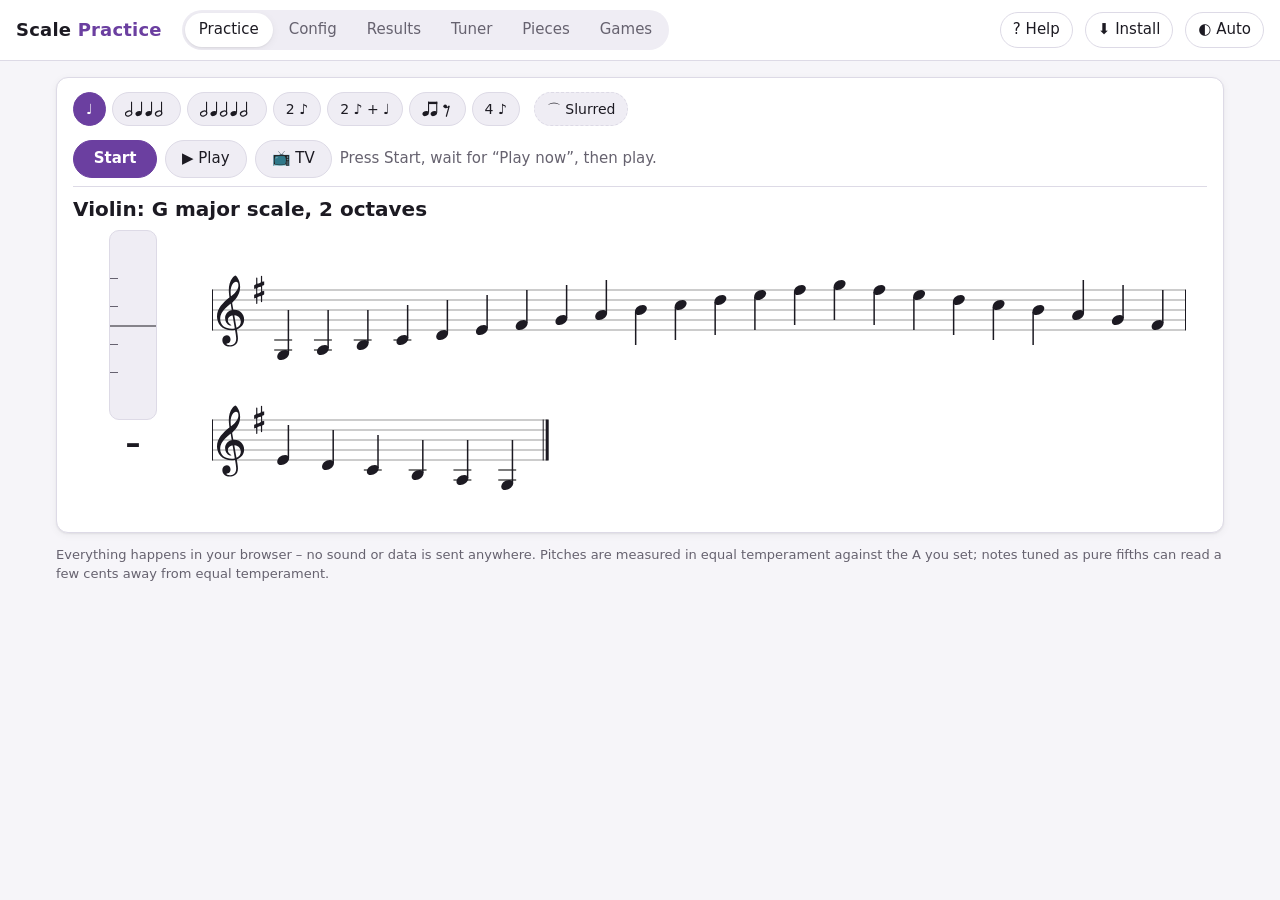
==== index.html @ 18644935 "Landscape phones: a slim Practice bar with a drop-down On a phone held sideways the Practice page's " ====
<!doctype html>
<html lang="en-GB">
<head>
<meta charset="utf-8">
<meta name="viewport" content="width=device-width, initial-scale=1, viewport-fit=cover">
<title>Scale Practice</title>
<meta name="description" content="Practise scales and arpeggios on violin, viola, cello, double bass, any other instrument, or sing them to sol-fa. The microphone listens and scores your intonation and timing – everything stays on your device.">
<link rel="icon" href="data:image/svg+xml,%3Csvg xmlns='http://www.w3.org/2000/svg' viewBox='0 0 32 32'%3E%3Ccircle cx='11' cy='22' r='6' fill='%236b3fa0'/%3E%3Crect x='15' y='4' width='3' height='18' fill='%236b3fa0'/%3E%3C/svg%3E">
<script>
  // apply saved theme before paint
  try { const t = localStorage.getItem('scales.theme'); if (t === 'light' || t === 'dark') document.documentElement.dataset.theme = t; } catch (e) {}
</script>
<link rel="manifest" href="manifest.webmanifest">
<link rel="apple-touch-icon" href="icons/apple-touch-icon.png">
<meta name="theme-color" content="#6b3fa0">
<meta name="mobile-web-app-capable" content="yes">
<meta name="apple-mobile-web-app-capable" content="yes">
<meta name="apple-mobile-web-app-title" content="Scales">
<meta name="apple-mobile-web-app-status-bar-style" content="default">
<link rel="stylesheet" href="css/styles.css">
<script src="vendor/vexflow.js" defer></script>
<script type="module" src="js/main.js"></script>
</head>
<body>
<header class="app-header">
  <h1>Scale <span>Practice</span></h1>
  <nav class="tabs" role="tablist" aria-label="Pages">
    <button role="tab" id="tabBtnPractice" aria-selected="true" data-tab="practice">Practice</button>
    <button role="tab" id="tabBtnConfig" aria-selected="false" data-tab="config">Config</button>
    <button role="tab" id="tabBtnResults" aria-selected="false" data-tab="results">Results</button>
    <button role="tab" id="tabBtnTuner" aria-selected="false" data-tab="tuner">Tuner</button>
    <button role="tab" id="tabBtnPieces" aria-selected="false" data-tab="pieces">Pieces</button>
    <button role="tab" id="tabBtnGames" aria-selected="false" data-tab="games">Games</button>
  </nav>
  <div class="spacer"></div>
  <button class="icon-btn" id="helpBtn" title="Help" aria-label="Help">?<span class="theme-label"> Help</span></button>
  <button class="icon-btn" id="installBtn" title="Install as an app" aria-label="Install as an app" hidden>⬇<span class="theme-label"> Install</span></button>
  <button class="icon-btn" id="themeBtn" title="Colour theme">◐ Auto</button>
</header>

<main>
  <!-- Practice and Config: separate tabs, side by side on very wide screens -->
  <div class="pc-layout" id="pcLayout">

    <!-- ================= CONFIG ================= -->
    <section class="card panel config" id="tab-config" role="tabpanel" aria-labelledby="tabBtnConfig">
      <div class="field"><label for="studentName">Student name</label><input type="text" id="studentName" maxlength="80" autocomplete="name" placeholder="Used on PDF results"></div>
      <hr class="sep">
      <h2 class="sec-title">Syllabus</h2>
      <div id="listView">
        <ul class="list" id="listItems"></ul>
        <p class="empty" id="listEmpty">Your syllabus is empty. Set up an exercise below and press <b>Add to syllabus</b>.</p>
        <div class="row small">
          <button class="btn" id="shareBtn">Share syllabus</button>
          <button class="btn" id="exportBtn">Export</button>
          <button class="btn" id="importBtn">Import</button>
          <input type="file" id="importFile" accept=".json,application/json" hidden>
        </div>
        <p class="muted small" id="shareMsg" role="status"></p>
      </div>

      <form id="optionsView" autocomplete="off" onsubmit="return false">
        <hr class="sep">
        <fieldset>
          <legend>Exercise</legend>
          <div class="field"><label for="o-instrument">Instrument</label><select id="o-instrument" name="instrument"></select></div>
          <div id="f-voice" hidden>
            <p class="small muted" id="voiceInfo" style="margin:2px 0 6px"></p>
            <div class="field"><label for="o-voiceType">Voice type</label><select id="o-voiceType"></select></div>
            <div class="row"><button type="button" class="btn" id="measureVoiceBtn">Measure my range</button></div>
          </div>
          <div id="f-other" hidden>
            <div class="field"><label for="o-otherName">Instrument name</label><input type="text" id="o-otherName" maxlength="40" autocomplete="off" placeholder="Other instrument"></div>
            <div class="field"><label for="o-otherLow">Lowest written note</label><select id="o-otherLow"></select></div>
            <div class="field"><label for="o-otherHigh">Highest written note</label><select id="o-otherHigh"></select></div>
            <div class="field"><label for="o-otherTranspose">Transposition</label><select id="o-otherTranspose"></select></div>
            <div class="field"><label for="o-otherClef">Clef</label><select id="o-otherClef"></select></div>
            <p class="small muted" id="otherMsg" role="status" style="margin:2px 0 0"></p>
          </div>
          <div class="field"><label for="o-type">Type</label><select id="o-type" name="type"></select></div>
          <div class="field" id="f-mode"><label for="o-mode">Tonality</label><select id="o-mode" name="mode"><option value="major">Major</option><option value="minor">Minor</option></select></div>
          <div class="field" id="f-key"><label for="o-key" id="l-key">Key</label><select id="o-key" name="key"></select></div>
          <div class="field" id="f-form"><label for="o-form">Minor form</label><select id="o-form" name="form"><option value="natural">Natural</option><option value="harmonic">Harmonic</option><option value="melodic">Melodic</option></select></div>
          <div class="field" id="f-interval"><label for="o-interval">Interval</label><select id="o-interval" name="interval"><option value="3rds">Thirds</option><option value="6ths">Sixths</option><option value="8ves">Octaves</option></select></div>
          <div class="field"><label for="o-range">Range</label><select id="o-range" name="range"></select></div>
          <label class="check"><input type="checkbox" id="o-octaveUp" name="octaveUp"> Start an octave higher</label>
          <label class="check"><input type="checkbox" id="o-repeatTop" name="repeatTop"> Repeat the top note</label>
          <div class="field"><label for="o-slur">When slurred</label><select id="o-slur" name="slur"></select></div>
          <p class="small muted" id="slurNote" style="margin:2px 0 0">Rhythm and the Slurred switch are on the Practice page; slurs apply to the crotchet rhythms.</p>
        </fieldset>
        <div class="field"><label for="o-itemName">Name in syllabus</label><input type="text" id="o-itemName" maxlength="120" autocomplete="off"></div>
        <div class="row">
          <button type="button" class="btn primary" id="addBtn">Add to syllabus</button>
          <button type="button" class="btn" id="saveItemBtn" hidden>Save changes</button>
        </div>
        <p class="muted small" id="addMsg" role="status"></p>
        <hr class="sep">
        <fieldset>
          <legend>Display <span class="legend-note">– for every exercise</span></legend>
          <div class="field"><label for="o-display">Show</label><select id="o-display" name="display"><option value="name">Name only</option><option value="keysig">Key signature</option><option value="score">Full score</option></select></div>
          <div class="field"><label for="o-clefMode">High notes</label><select id="o-clefMode" name="clefMode"><option value="change">Change clef</option><option value="home">Ledger lines</option></select></div>
          <div class="field" id="f-solfege" hidden><label for="o-solfege">Sing with</label><select id="o-solfege" name="solfege"></select></div>
          <label class="check" id="f-solfegeLetters" hidden><input type="checkbox" id="o-solfegeLetters" name="solfegeLetters"> Show letter names with the sol-fa on the tuner gauge</label>
          <label class="check"><input type="checkbox" id="o-hint" name="hint"> Show the next note’s name</label>
        </fieldset>
        <fieldset>
          <legend>Listening <span class="legend-note">– for every exercise</span></legend>
          <div class="field"><label for="o-precision">Precision</label>
            <div><input type="range" id="o-precision" name="precision" min="0" max="4" step="1" list="precisionTicks">
              <datalist id="precisionTicks"><option value="0"></option><option value="1"></option><option value="2"></option><option value="3"></option><option value="4"></option></datalist>
              <div class="range-label"><span>Beginner</span><b id="precisionName"></b><span>Expert</span></div></div></div>
          <label class="check"><input type="checkbox" id="o-vibrato" name="vibrato"> I’m using vibrato</label>
          <label class="check"><input type="checkbox" id="o-metronome" name="metronome"> Metronome with one-bar count-in</label>
          <div class="field" id="f-bpm"><label for="o-bpm" title="For scales: used for the metronome and the Play button (each piece has its own tempo, on the Practice page)">Tempo ♩ =</label><input type="number" id="o-bpm" name="bpm" min="30" max="200" step="1"></div>
          <div class="field"><label for="o-a4">Tuning A =</label><input type="number" id="o-a4" min="415" max="446" step="1"></div>
          <label class="check"><input type="checkbox" id="o-keepMic"> Keep the microphone on while the app is open <span class="muted small">(asks once; Start then begins straight away)</span></label>
          <p class="small muted" id="calInfo" style="margin:6px 0 0"></p>
        </fieldset>
      </form>
      <hr class="sep">
      <h2 class="sec-title">Move to another device</h2>
      <p class="small muted" style="margin:0 0 8px">Everything in one file: syllabus, results, pieces, settings, student name, voice range and other instrument. On the new device (or in the installed app), use <b>Import everything</b>. Microphone calibrations stay with each device, so calibrate again on the new one.</p>
      <div class="row small">
        <button class="btn" type="button" id="backupBtn">⬇ Export everything</button>
        <button class="btn" type="button" id="restoreBtn">⬆ Import everything</button>
        <input type="file" id="restoreFile" accept=".json,application/json" hidden>
      </div>
      <p class="muted small" id="backupMsg" role="status"></p>
      <p class="small" id="keepInfo" role="status"></p>
      <div class="row small"><button class="btn" type="button" id="keepBtn" hidden>Ask this browser to keep my data</button></div>
      <hr class="sep">
      <h2 class="sec-title">Fault-finding</h2>
      <p class="small muted" style="margin:0 0 6px">App version <b id="appVersion"></b> (saved in every test recording, and in its file name).</p>
      <label class="check"><input type="checkbox" id="o-testMode"> Test mode: keep a recording of each run so it can be saved and sent</label>
      <p class="small muted" style="margin:4px 0 0">After each run, <b>Save recording</b> appears under the result (on a phone it opens the share sheet: Save to Files, AirDrop, email). The recording holds the sound, the exercise and how it was scored. It stays on this device unless you save and send it. Test mode also adds a device self-test and a synthetic performance at the bottom of the Practice page.</p>
    </section>

    <!-- ================= PRACTICE ================= -->
    <section class="card stage practice" id="tab-practice" role="tabpanel" aria-labelledby="tabBtnPractice">
      <div class="practice-top-wrap">
      <div class="practice-top" id="practiceTop">
      <div class="rhythm-bar" id="rhythmBar" role="radiogroup" aria-label="Each note"></div>
      <div class="control-row">
        <button class="btn primary" id="startBtn">Start</button>
        <button class="btn" id="playBtn" title="Hear the music played – a scale at the tempo set in Config, a piece at its own tempo">▶ Play</button>
        <span class="cast-tools"><button class="btn cast-btn" id="castBtn" type="button" aria-pressed="false" title="TV mode: the music is drawn much smaller so far more of it fits – for showing your phone's screen on a TV. Start and Play stay big.">📺 TV</button>
        <label class="cast-size" id="castSizeBox" hidden title="Size of the music in TV mode – smaller fits more on the screen; larger is easier to read from further away"><span>Size</span><input type="range" id="castSize" min="25" max="100" step="5" aria-label="Size of the music in TV mode"><output id="castSizeOut"></output></label></span>
        <p class="status" id="status" aria-live="polite">Press Start, wait for “Play now”, then play.</p>
        <nav class="list-nav" id="listNav" aria-label="Syllabus" hidden>
          <button class="btn" id="prevBtn" type="button" aria-label="Previous exercise in the syllabus" title="Previous in syllabus">◀</button>
          <span class="muted small" id="navPos"></span>
          <button class="btn" id="nextBtn" type="button" aria-label="Next exercise in the syllabus" title="Next in syllabus">▶</button>
        </nav>
        <button class="btn more-btn" id="moreBtn" type="button" aria-expanded="false" aria-controls="practiceTop" aria-label="More options" title="More options: rhythms, tempo, choose bars, edit piece, TV mode">⋯</button>
      </div>
      <div class="title-row">
        <h2 id="exTitle"></h2>
        <p class="opts" id="exOptions"></p>
        <p class="piece-bar small" id="pieceBar" hidden><span class="piece-tempo" id="pieceTempo" hidden><button class="btn" type="button" id="pieceSlower" aria-label="Slower" title="Slower (5% of the written tempo)">−</button><label for="pieceBpm">♩ =</label><input type="number" id="pieceBpm" min="20" max="300" step="1" inputmode="numeric" title="The tempo for practising this piece (Play, the metronome and listening)"><button class="btn" type="button" id="pieceFaster" aria-label="Faster" title="Faster (5% of the written tempo)">+</button> <span class="muted" id="pieceTempoPct"></span> <button class="btn" type="button" id="pieceTempoReset" hidden>Written tempo</button></span> <button class="btn" type="button" id="sectionBtn" aria-pressed="false" title="Practise just some bars: drag across them on the score, or tap the first and last bar">✂ Choose bars</button> <span class="section-label" id="sectionLabel" role="status"></span> <button class="btn" type="button" id="sectionAllBtn" hidden>Whole piece</button> <button class="btn" type="button" id="pieceEditBtn">✎ Edit piece</button> <button class="btn" type="button" id="pieceExitBtn">Back to scales</button></p>
      </div>
      </div>
      </div>
      <div class="notice error" id="exInvalid" hidden></div>
      <div class="practice-main">
        <div class="gauge-col">
          <div class="tuner stack" id="liveTuner"></div>
        </div>
        <div class="score-col">
          <div class="score-wrap" id="scoreWrap">
            <div id="score"></div>
            <div class="section-marks" id="sectionMarks" aria-hidden="true"></div>
            <div class="arrow" id="arrow" hidden></div>
          </div>
        </div>
      </div>
      <div class="notice error" id="micError" hidden></div>
      <div id="summary"></div>
      <div class="debug" id="debugPanel" hidden></div>
    </section>
  </div>

  <!-- ================= RESULTS ================= -->
  <section id="tab-results" role="tabpanel" aria-labelledby="tabBtnResults" hidden>
    <div class="card stage">
      <div class="row results-head">
        <label for="resSelect" class="muted">Show</label>
        <select id="resSelect"></select>
        <div class="spacer"></div>
        <button class="btn primary" id="pdfBtn" type="button">⬇ Export PDF</button>
        <button class="btn" id="pdfMoreBtn" type="button" aria-expanded="false" aria-controls="pdfOptions">More PDF options</button>
      </div>
      <div class="pdf-options" id="pdfOptions" hidden></div>
      <p class="muted small" id="pdfMsg" role="status"></p>
      <div id="resBody"></div>
    </div>
  </section>

  <!-- ================= TUNER ================= -->
  <section id="tab-tuner" role="tabpanel" aria-labelledby="tabBtnTuner" hidden>
    <div class="card stage">
      <div class="row tuner-opts">
        <div class="field"><label for="t-instrument">Instrument</label><select id="t-instrument"></select></div>
        <div class="field"><label for="t-system">Tuning</label><select id="t-system"></select></div>
        <div class="field"><label for="t-a4">A =</label><input type="number" id="t-a4" min="415" max="446" step="1"></div>
      </div>
      <div class="strings" id="tStrings"></div>
      <div class="controls">
        <button class="btn primary big" id="tStartBtn">Start tuner</button>
        <span class="status" id="tStatus">Tap a string to lock onto it, or just play and the nearest string is chosen. 🔊 plays a reference note.</span>
      </div>
      <div class="notice error" id="tError" hidden></div>
      <div class="tuner big" id="tMeter"></div>
    </div>
    <div class="card stage" id="metroCard" style="margin-top:16px">
      <h2 style="font-size:18px;margin:0 0 8px">Metronome</h2>
      <div class="metro">
        <div class="metro-tempo">
          <label for="mBpm" class="muted">♩ =</label>
          <input type="number" id="mBpm" min="30" max="240" step="1">
          <input type="range" id="mSlider" min="30" max="240" step="1" aria-label="Tempo">
        </div>
        <div class="row">
          <label for="mBeats" class="muted">Beats per bar</label>
          <select id="mBeats" style="width:auto"><option value="1">1 (no accent)</option><option value="2">2</option><option value="3">3</option><option value="4">4</option><option value="6">6</option></select>
          <button class="btn" id="mTap" type="button">Tap tempo</button>
          <button class="btn" id="mStart" type="button">▶ Start metronome</button>
        </div>
        <div class="m-lights" id="mLights" aria-hidden="true"></div>
        <p class="small muted" style="margin:0">Uses the same tempo as scales (Tempo in Config, used by Play and the practice metronome). Pieces have their own tempo on the Practice page.</p>
      </div>
    </div>
    <div class="card stage" id="calCard" style="margin-top:16px">
      <h2 style="font-size:18px;margin:0 0 6px" id="calTitle">Calibrate the microphone</h2>
      <p class="muted" style="margin:0 0 8px" id="calIntro">Tune your instrument first. The app then listens to the room for a few seconds and to each open string, and adjusts to this microphone, room and instrument. Calibrate again if you change device, microphone or room.</p>
      <p id="calStatus" style="margin:0 0 8px"></p>
      <div class="row">
        <button class="btn primary" id="calStart" type="button">Calibrate microphone</button>
        <button class="btn" id="calSkip" type="button" hidden>Skip this string</button>
        <button class="btn" id="calCancel" type="button" hidden>Cancel</button>
        <button class="btn" id="calClear" type="button" hidden>Remove calibration</button>
      </div>
      <div class="notice" id="calStep" hidden aria-live="polite"></div>
      <ul class="cal-advice" id="calAdvice"></ul>
    </div>
  </section>

  <!-- ================= GAMES ================= -->
  <section id="tab-pieces" role="tabpanel" aria-labelledby="tabBtnPieces" hidden>
    <div class="card stage pieces-page" id="piecesRoot"></div>
  </section>

  <section id="tab-games" role="tabpanel" aria-labelledby="tabBtnGames" hidden>
    <div class="card stage games" id="gamesRoot"></div>
  </section>

  <!-- ================= HELP ================= -->
  <section id="tab-help" role="tabpanel" aria-labelledby="helpBtn" hidden>
    <div class="card stage help">
      <h2>Help</h2>
      <p class="muted">Tap a heading to open it. Everything here is also safe to try – you can't break anything.</p>

      <details open>
        <summary>Getting started in five steps</summary>
        <ol>
          <li><b>Tune your instrument</b> on the <b>Tuner</b> tab (or with your own tuner).</li>
          <li>On the <b>Config</b> tab, choose your <b>instrument</b> and the <b>exercise</b> – for example a G major scale, 2 octaves.</li>
          <li>Go to the <b>Practice</b> tab and press <b>▶ Play</b> if you'd like to hear how it goes first.</li>
          <li>Press <b>Start</b>, wait until it says <b>“Play now”</b>, then play the exercise at your own speed.</li>
          <li>When you finish (or press <b>Stop</b>), your <b>score</b> appears under the music, with every note checked.</li>
        </ol>
        <p>The first time, your browser asks if the app may use the <b>microphone</b> – choose <b>Allow</b>. Nothing you play is recorded or sent anywhere.</p>
      </details>

      <details>
        <summary>The tabs</summary>
        <ul>
          <li><b>Practice</b> – the music, the tuning bar, Start and Play, and your score.</li>
          <li><b>Config</b> – choose exercises, build your syllabus, and change how things look and how strictly you are marked.</li>
          <li><b>Results</b> – charts of how you are getting on, and a PDF to send to your teacher.</li>
          <li><b>Tuner</b> – tune your instrument, use the metronome, and set up the microphone.</li>
          <li><b>Pieces</b> – your own pieces of music, to practise with the arrow, the tuning bar and scoring.</li>
          <li><b>Games</b> – train your ear and your voice to recognise and find notes.</li>
        </ul>
        <p>On a very wide screen, Practice and Config are shown side by side.</p>
      </details>

      <details>
        <summary>Choosing an exercise</summary>
        <p>On the <b>Config</b> tab, under <b>Exercise</b>:</p>
        <ul>
          <li><b>Instrument</b> – violin, viola, cello, double bass, voice, or “other instrument”. The exercise starts on a sensible note for it.</li>
          <li><b>Type</b> – scale, arpeggio, chromatic scale, dominant 7th, diminished 7th, and (for some instruments) double stops, scales in thirds and thumb-position scales.</li>
          <li><b>Tonality</b> and <b>Key</b> – major or minor, and which key. For minor scales you can pick <b>natural</b>, <b>harmonic</b> or <b>melodic</b>.</li>
          <li><b>Range</b> – how many octaves (or to a 6th / 12th where that is used).</li>
          <li><b>Start an octave higher</b> – if you'd rather play it higher up.</li>
          <li><b>Repeat the top note</b> – play the top note twice before coming down.</li>
          <li><b>When slurred</b> – how many notes to a bow when you switch on <b>Slurred</b> on the Practice tab.</li>
        </ul>
        <p>If an exercise doesn't fit on your instrument, the app tells you – try fewer octaves or a different starting octave.</p>
      </details>

      <details>
        <summary>Your syllabus (your list of exercises)</summary>
        <p>The <b>syllabus</b> is the list of exercises you are working on, so you don't have to set them up every time.</p>
        <ul>
          <li>Set up an exercise and press <b>Add to syllabus</b>. You can give it your own name.</li>
          <li>Tap an exercise in the list to practise it. On the Practice tab, <b>◀</b> and <b>▶</b> move to the previous or next one.</li>
          <li>Use ⚙ to change an exercise, ✎ to rename it, and the arrows to move it up or down the list.</li>
          <li>Your teacher can send you a <b>syllabus link</b> – open it and the exercises are added to your list. <b>Share syllabus</b> makes a link like that for someone else (your scores are not included).</li>
          <li><b>Export</b> and <b>Import</b> save your list and its results as a file and load it again.</li>
        </ul>
        <p>Only runs of exercises in your syllabus are saved in <b>Results</b>.</p>
      </details>

      <details>
        <summary>Practising</summary>
        <ul>
          <li><b>Rhythm buttons</b> along the top: one note per beat, long notes at the ends (and on the key notes), two quavers, two quavers and a crotchet, two quavers and a rest, or four quavers on each note.</li>
          <li><b>⌒ Slurred</b> switches slurs on and off (for the one-note-per-beat rhythms).</li>
          <li><b>▶ Play</b> plays the exercise to you, with an arrow following the music (moving along rests too).</li>
          <li><b>Start</b>: the app listens to the room for a moment (stay quiet), then says <b>“Play now”</b>. Take your time – it waits for you to begin.</li>
          <li>While you play, the <b>tuning bar</b> on the left shows each note: in the middle and green is in tune, higher up is sharp, lower down is flat. The <b>arrow</b> above the music shows the note to play next: once you have played a note for about its length, the arrow moves on to the next one (over a rest it moves along in time). If you stop a note well short, the arrow stays on it. The music scrolls along with you.</li>
          <li>The run ends by itself when you reach the end, or press <b>Stop</b>.</li>
          <li><b>Phone held sideways:</b> the top of the Practice page is one slim bar – <b>Start</b>, <b>▶ Play</b>, <b>◀ ▶</b> (the previous or next piece, or syllabus exercise), the title, and <b>⋯</b>. Tap <b>⋯</b> for everything else: the rhythm buttons, the piece's tempo, <b>✂ Choose bars</b>, <b>Edit piece</b>, <b>Back to scales</b> and <b>📺 TV</b>. The extra options close by themselves when you press <b>Play</b> or <b>Start</b>, tap the music, or leave them for a few seconds, so the music gets the whole screen.</li>
        </ul>
      </details>

      <details>
        <summary>Your score explained</summary>
        <ul>
          <li><b>Total</b> out of 100 is mostly about <b>intonation</b> (playing in tune – 75%) and partly about <b>timing</b> (keeping a steady pulse – 25%).</li>
          <li><b>Errors</b> take points off: extra notes that aren't in the exercise, and scratchy sounds between notes when you change bow. Small scratches only count at the stricter levels.</li>
          <li>A note you didn't play counts as <b>missing</b> and scores nothing; a different note counts as <b>wrong</b>.</li>
          <li><b>Pieces:</b> playing slower than the tempo written in the piece takes a little off the total – hardly anything just under (95% of the speed costs 0.4%), about 5% at three-quarter speed and 20% at half speed. At the written tempo or faster nothing is taken off. Under the score, <b>Tempo</b> says how fast you played and what it cost. Scales are never marked down for their speed.</li>
          <li>The <b>chart</b> shows each note: bars going up were sharp, bars going down were flat. Green is good, then amber, then red.</li>
          <li><b>Cents</b> measure how far out a note was: 100 cents is a semitone, so 10 cents is a tiny bit out and 50 cents is half way to the next note.</li>
          <li>The notes in the music are coloured the same way after a run.</li>
          <li><b>Unsteady</b> means the note wobbled in pitch while you held it.</li>
        </ul>
        <p>Don't worry about one low score – everyone has off days. Look at which notes were out and practise those slowly.</p>
      </details>

      <details>
        <summary>How strict should the marking be? (Precision)</summary>
        <p>On the Config tab under <b>Listening</b>, the <b>Precision</b> slider goes from <b>Beginner</b> through <b>Elementary</b>, <b>Intermediate</b> and <b>Advanced</b> to <b>Expert</b>. At Beginner, notes that are a little out still get full marks; at Expert they must be very close.</p>
        <p>Start where you get a mix of green and amber, and move up as you improve. Your past results are kept for every level, so the charts are always right when you change it.</p>
        <p>Tick <b>I'm using vibrato</b> if you play with vibrato, so the wobble isn't counted against you.</p>
      </details>

      <details>
        <summary>Tempo and the metronome</summary>
        <ul>
          <li>Without the metronome you play at your own speed – the app judges how steady you are.</li>
          <li>Tick <b>Metronome with one-bar count-in</b> (Config, Listening) to play along with clicks. For scales, set the speed with <b>Tempo</b> in Config.</li>
          <li>The same tempo is used by <b>▶ Play</b>.</li>
          <li><b>Pieces have their own tempo</b>, set with <b>−</b> and <b>+</b> above the music on the Practice page while you practise them – Play and the metronome follow it, and the tempo in Config stays for your scales. See <b>Pieces</b> below.</li>
          <li>There's also a separate metronome on the <b>Tuner</b> tab for any practice, with beats in a bar and a <b>Tap tempo</b> button.</li>
        </ul>
      </details>

      <details>
        <summary>What you see: name, key signature or full music</summary>
        <ul>
          <li><b>Show</b>: just the name of the exercise, the key signature, or the full music.</li>
          <li><b>High notes</b>: <b>Change clef</b> (as in printed music) or stay in one clef with <b>Ledger lines</b>.</li>
          <li><b>Show the next note's name</b> helps if you're playing from memory.</li>
          <li>The ◐ button at the top switches between light and dark colours.</li>
        </ul>
      </details>

      <details>
        <summary>Results and sending them to your teacher</summary>
        <ul>
          <li>Pick an exercise at the top of the <b>Results</b> tab (it opens on the one you're practising), or <b>Summary</b> for everything.</li>
          <li>The <b>3D picture</b> shows your last 10 runs note by note: hills are sharp notes, valleys are flat. Drag it to turn it round.</li>
          <li>The <b>line charts</b> show your scores over the last 2 weeks, the last 6 months, and all time.</li>
          <li><b>Run in detail</b>: choose any of your last 10 runs to see its full result again.</li>
          <li>A <b>piece you haven't practised for 6 months</b> keeps its scores (the charts and the summary), but the note-by-note detail of its runs – the 3D picture and <b>Run in detail</b> – is cleared to save space on your device. Practise it again and a new picture starts.</li>
          <li><b>Recent runs</b> lists how each run was played: for a scale its rhythm and bowing, for a piece the bars played and the tempo (for example <i>whole piece · ♩ = 72 (75%)</i> – 75% of the written tempo). The PDF has the same table.</li>
          <li>The <b>Summary</b> shows one line for each exercise in your syllabus.</li>
          <li><b>Export PDF</b> makes a report to send to your teacher. Put your name in <b>Student name</b> on the Config tab so it's on the report. <b>More PDF options</b> lets you choose which exercises and charts to include.</li>
        </ul>
      </details>

      <details>
        <summary>Tuning your instrument</summary>
        <ul>
          <li>On the <b>Tuner</b> tab, press <b>Start tuner</b> and play an open string. The app finds the nearest string; tap a string to stick to it.</li>
          <li>When the bar is in the middle and green for a moment, it says <b>In tune ✓</b>. It also tells you whether to tighten or loosen.</li>
          <li>🔊 plays a reference note to tune to by ear.</li>
          <li>You can tune in <b>equal temperament</b> or with <b>pure fifths</b> (pure fourths on the double bass), and change the <b>A</b> (usually 440).</li>
        </ul>
      </details>

      <details>
        <summary>Setting up the microphone (calibrating)</summary>
        <p>Every phone, tablet and room sounds a little different. Calibrating helps the app hear <i>your</i> instrument clearly. Do it once on each device, and again if you move somewhere very different.</p>
        <ol>
          <li>Tune your instrument first.</li>
          <li>On the <b>Tuner</b> tab, press <b>Calibrate microphone</b>.</li>
          <li>Stay quiet for a few seconds, then bow each open string when asked – long, steady and at your normal volume.</li>
        </ol>
        <p>The app then tells you if anything needs attention, such as being too far from the microphone.</p>
      </details>

      <details>
        <summary>Pieces: practise your own music</summary>
        <p>On the <b>Pieces</b> tab you can keep any number of pieces on this device, so your music goes wherever you take your phone. Tap <b>▶ Practise</b> on a piece and it opens on the Practice page with the arrow, the tuning bar, <b>Play</b> and a score at the end – just like a scale. <b>Back to scales</b> returns to your syllabus. While a piece is open, <b>◀</b> and <b>▶</b> on the Practice page move to the previous or next piece (in the order of the Pieces list). Its runs are saved on the Results tab, like a syllabus exercise.</p>
        <ul>
          <li><b>＋ New piece</b> – type the music as text. The score is drawn underneath as you type, and any mistakes are listed with their line – tap one to jump to it. <b>How to write the music</b> under the box explains the letters and signs.</li>
          <li><b>📷 Decode music from a photo</b> – tap <b>Decode music with Claude</b>. Claude opens in a new window with the instructions already filled in. Sign in, choose <b>Sonnet</b> or <b>Opus</b> in Claude's model menu if it's available, and send the instructions; Claude asks for a photo – take one with your camera or choose one from your photos. When it has written the music, tap <b>Copy</b> on its answer, come back, paste it into the box and tap <b>Read the music</b>. Then check it against your music in the editor and save it. If something can't be read, <b>Copy a correction request</b> makes a message to paste back into the same Claude chat.</li>
          <li><b>⧉ Join two pieces</b> – makes a new piece from one piece followed by another (for example two movements, or a study and its repeat). Each part keeps its own key and time, and the new piece can be edited like any other.</li>
          <li><b>✎ Edit</b>, <b>⧉</b> (make a copy) and <b>🗑</b> (delete) are next to each piece. In the editor, <b>Tempo</b> is how fast the piece should be played (the speed printed in the music) – it is the <code>Q:</code> line in the text.</li>
          <li><b>Tempo</b> (on the Practice page) – each piece has its own practice tempo, separate from the scales' tempo in Config. Use <b>−</b> and <b>+</b> (5% of the written tempo each) or type a number; <b>Play</b>, the metronome and the listening all follow it, and it is remembered for each piece. <b>Written tempo</b> goes back to the speed in the music. Changing the tempo stops a run or Play that is going on. Practising slower is a good way to learn a piece, but the score is reduced a little when you play slower than written: hardly at all a little under (95% of the speed costs 0.4%), 5% at three-quarter speed, 20% at half speed. Without the metronome the app measures the tempo you actually played, so setting a slower tempo and then playing at full speed costs nothing. A piece with no written tempo is never marked down. The tempo of every run is saved with its results.</li>
          <li><b>✂ Choose bars</b> (on the Practice page) – practise just part of a piece. Tap <b>✂ Choose bars</b>, then drag across the bars on the score, or tap the first bar and then the last. The chosen bars are shaded; <b>Play</b> plays only them and <b>Start</b> listens for and scores only them. <b>Whole piece</b> goes back to all of it. The bars you chose are remembered for each piece.</li>
          <li><b>Results</b> – every run of a piece is saved and shown on the Results tab and in the results PDF, so you can show your teacher how a piece is coming on. The 3D chart has every note of the piece from left to right: the bars you played in a run are coloured note by note, and bars you didn't play are left blank – so you can see which section you worked on, and which notes keep causing trouble. Deleting a piece deletes its results too.</li>
          <li><b>🔗 Share</b> – makes a link to the piece that you can send in a message or email. When the other person opens it, the piece is added to their pieces straight away (if they already have exactly the same piece, it isn't added twice). The music travels inside the link itself – it is never sent to or stored on a server. Only share music you are allowed to share: most published sheet music is protected by copyright, so don't use links to pass on copies of it. If the link opens in the browser rather than the app you use (on iPhone, links open in Safari, which keeps its own pieces separate from the Home Screen app), copy the link instead, open Pieces in your app and tap <b>📥 Paste a shared link</b>.</li>
        </ul>
        <p><b>Getting a Claude account:</b></p>
        <ol>
          <li>Go to <a href="https://claude.ai/login" target="_blank" rel="noopener">claude.ai</a> in your browser, or install the <b>Claude</b> app from the App Store or Google Play.</li>
          <li>Choose <b>Continue with Google</b>, <b>Continue with Apple</b>, or type your email address and tap <b>Continue with email</b> – Claude then emails you a code or link to confirm it's you.</li>
          <li>Follow the steps to finish signing up (you may be asked for your name and to confirm your age).</li>
          <li>Choose a plan: there is a free plan, and paid plans with more use and the larger models such as Opus – see <a href="https://claude.ai/pricing" target="_blank" rel="noopener">claude.ai/pricing</a>. Use <b>Sonnet</b> or <b>Opus</b> for reading music if they are available to you.</li>
        </ol>
        <p>Claude accounts are only for people aged 18 or over, so younger students should ask a parent, guardian or teacher to decode the photo for them – they can then send the piece with <b>🔗 Share</b>.</p>
        <p><b>Why you decode the photo yourself:</b> reading a photo needs an AI service, and those cost money to run. Doing that step in Claude yourself is what keeps Scale Practice free. You need a Claude account.</p>
        <p><b>Copyright:</b> most printed music is protected by copyright. You are responsible for the music you photograph and decode this way – only use music you are allowed to copy, such as your own copy, for your own practice. Your photo goes to Claude, not to Scale Practice; your saved pieces stay on this device.</p>
        <p><b>What it can and can't do:</b></p>
        <ul>
          <li>It is made for <b>simple music for one instrument</b>: one line of notes, with two-note double stops.</li>
          <li>Music with a <b>piano or other accompaniment</b> is fine – only the top part of each group of staves (your part) is kept.</li>
          <li>It <b>can't</b> handle scores with several instruments, orchestral scores or piano music for two hands.</li>
          <li>Repeats are played through in full, and first/second-time bars are written out, so the arrow just follows the notes in the order you play them.</li>
          <li>Claude can misread notes, especially in a blurred or tilted photo. The app checks its answer for bars that don't add up to the time signature and for music written far above or below the staff (usually a wrong octave), and offers a correction request to send back. It can't spot a single wrong note, so always check the result against your music – you can correct anything in the editor.</li>
          <li>For two notes played together, the app listens for the lower one.</li>
          <li><b>Fingering</b> printed in the music is copied and shown above the notes, exactly as printed – practice pieces often use unusual fingerings on purpose, to practise a position or shift, so Claude is told not to change them.</li>
          <li><b>Staccato dots and tenuto lines</b> are kept. Under a slur they mean the notes are separated within one bow: the score shows them, <b>Play</b> leaves a short gap before the next note, and the app listens for each note on its own.</li>
        </ul>
      </details>

      <details>
        <summary>Games: train your ear and your voice</summary>
        <p>On the <b>Games</b> tab there are two games. Each level is a short round of questions. Score <b>70%</b> or more to open the next level, and try for three stars: ★ 50%, ★★ 70%, ★★★ 90%. Your best score for each level is saved.</p>
        <p><b>🎧 Name the note</b> – press <b>▶ Start</b> to hear a note, then tap its name from the four choices. <b>▶ Play again</b> plays it as often as you like.</p>
        <ul>
          <li>Levels 1–2: the key is shown (level 1 also plays the key first), so you can work the note out from the key note.</li>
          <li>Levels 3–4: two notes in the same key – choose the first, then the second.</li>
          <li>Levels 5–6: no key at all – the hardest. Notes a semitone or a tone apart are offered, so listen carefully.</li>
          <li>The notes are played in the sound of the instrument chosen on the Config tab.</li>
        </ul>
        <p><b>🎤 Sing the note</b> – press <b>🎤 Start</b>, then sing the note shown and hold it steadily. The bar shows if you're sharp or flat; when you've held it in tune for half a second it turns green. Any octave is fine.</p>
        <ul>
          <li>Level 1: you hear the key and the note – just sing it back.</li>
          <li>Levels 2–3: only the note's name is shown (as <b>Do, Re, Mi…</b> with the letter name underneath), with the key played or just shown.</li>
          <li>Levels 4–6: two or three notes to sing in a row.</li>
          <li>Level 7: no key – sing the named note from memory.</li>
          <li><b>▶ Hear the key</b> plays the key again; <b>Skip</b> moves on. You have 10 seconds for each note.</li>
          <li>The notes are chosen for your voice: measure your range on the Tuner tab first (choose <b>Voice</b> as the instrument).</li>
        </ul>
      </details>

      <details>
        <summary>Singing</summary>
        <ul>
          <li>Choose <b>Voice</b> as the instrument.</li>
          <li>First, measure your range on the <b>Tuner</b> tab: <b>Measure my range</b> asks you to sing your lowest and then your highest comfortable note, each held steadily for two seconds. The app works out your voice type and puts every exercise in the right place for your voice.</li>
          <li>You sing to <b>Do, Re, Mi…</b> – shown under the music. Choose <b>movable Do</b> (the key note is Do) or <b>fixed Do</b> (C is always Do) under <b>Sing with</b>.</li>
          <li>Tick <b>Show letter names with the sol-fa</b> to see “Sol · G4” on the tuning bar as you sing.</li>
          <li>Singing is marked a little more gently than instruments.</li>
        </ul>
      </details>

      <details>
        <summary>Other instruments</summary>
        <p>Choose <b>Other instrument</b>, type its name, and pick its <b>lowest</b> and <b>highest</b> notes. If it's a transposing instrument (for example a B♭ clarinet, which sounds a tone lower than written), choose the <b>Transposition</b> so the music is written as you read it. The clef is chosen for you, or you can pick one.</p>
      </details>

      <details>
        <summary>Using it as an app on your phone or computer</summary>
        <ul>
          <li><b>Android, and Chrome or Edge on a computer:</b> tap <b>⬇ Install</b> at the top, then <b>Install now</b>.</li>
          <li><b>iPhone and iPad:</b> in Safari, tap <b>Share</b> → <b>Add to Home Screen</b> → <b>Add</b>. The ⬇ button shows these steps.</li>
          <li>Once installed it opens full-screen and works even without an internet connection.</li>
          <li>The screen stays on while the app is listening or playing – during a scale, ▶ Play, the tuner and the metronome – and for 2 minutes afterwards, so your phone doesn't lock in the middle.</li>
          <li>The microphone stays on while the app is open, so you're only asked once. You can turn this off in Config (<b>Keep the microphone on…</b>).</li>
          <li>On iPhone in Safari, to stop being asked about the microphone: tap <b>aA</b> in the address bar → <b>Website Settings</b> → <b>Microphone</b> → <b>Allow</b>.</li>
        </ul>
      </details>

      <details>
        <summary>Showing the music on a TV</summary>
        <p>A phone screen is small for reading music. You can show it on a TV with screen mirroring (<b>Screen Mirroring</b> to an Apple TV or AirPlay TV on iPhone; <b>Cast</b> / <b>Smart View</b> / <b>Screen cast</b> on Android) – and the phone stays on your music stand, listening with its own microphone as usual.</p>
        <ul>
          <li>Tap <b>📺 TV</b> next to <b>▶ Play</b> on the Practice page. The music is drawn much smaller, so far more of it fits on the screen – the TV makes it big again. The writing and the tuning bar get smaller too, but <b>Start</b>, <b>Stop</b> and <b>Play</b> stay big enough to tap.</li>
          <li><b>Size</b> (the slider next to 📺 TV) sets how small: lower fits more music, higher is easier to read from further away or if your eyesight needs it. It's remembered on this device; 50% is a good start.</li>
          <li>Turn the phone <b>sideways</b>: a widescreen TV then shows the whole phone screen, much larger. Upright, the picture is a narrow strip in the middle of the TV.</li>
          <li>Tap <b>📺 TV</b> again to go back to the normal size.</li>
          <li>The sound of <b>Play</b> and the metronome may come out of the TV, often a moment late. The listening allows for a steady delay like that, so your timing isn't marked down for it.</li>
        </ul>
      </details>

      <details>
        <summary>Keeping your results safe</summary>
        <p>Your syllabus, results and pieces are kept by your browser, on this device only. Browsers are allowed to delete a website's data – when the device runs short of space, and Safari after 7 days without opening the site – so:</p>
        <ul>
          <li>After your first saved run, the app asks the browser to keep your data for good. The browser decides: Chrome and Edge usually agree once the app is installed or used often, Safari decides by itself, and Firefox may ask you – choose <b>Allow</b>.</li>
          <li>Config, under <b>Move to another device</b>, says whether this browser has agreed. If it hasn't, <b>Ask this browser to keep my data</b> asks again.</li>
          <li><b>Install the app</b> (⬇ at the top): installed apps are much less likely to be cleared. On iPhone, the app on your Home Screen isn't affected by Safari's 7-day rule.</li>
          <li>Use <b>⬇ Export everything</b> in Config now and then to keep a copy somewhere safe (Files, iCloud Drive, email to yourself). <b>⬆ Import everything</b> brings it back.</li>
        </ul>
      </details>

      <details>
        <summary>Moving to a new phone or computer</summary>
        <p>Your syllabus, results and settings are kept on each device. To move them:</p>
        <ol>
          <li>On the old device, Config → <b>⬇ Export everything</b>. On a phone you can save the file to Files, AirDrop it or email it to yourself.</li>
          <li>On the new device, Config → <b>⬆ Import everything</b> and choose that file.</li>
        </ol>
        <p>On iPhone, the installed app and Safari keep separate copies – use these same two steps to move between them. Calibrate the microphone again on the new device.</p>
      </details>

      <details>
        <summary>Tips for the best results</summary>
        <ul>
          <li>Practise in a <b>quiet room</b> – no music, TV or talking in the background.</li>
          <li>Put your phone or computer about <b>1 metre</b> away, pointing towards your instrument.</li>
          <li><b>Tune first</b>, and calibrate the microphone once on each device.</li>
          <li>Play each note clearly; a new bow on each note (or a clear change on slurs) helps the app hear where each note starts.</li>
          <li>Phones find the lowest notes of a cello or double bass hardest to hear – moving a little closer helps.</li>
        </ul>
      </details>

      <details>
        <summary>Something not working?</summary>
        <ul>
          <li><b>“No notes were heard”</b> – check the microphone is allowed, play a little louder, or move closer.</li>
          <li><b>“Microphone access was blocked”</b> – allow the microphone for this site in your browser's settings, then try again.</li>
          <li><b>Everything sounded too high or low</b> – the app warns you if every note was out by the same amount. Check your instrument is tuned and the <b>Tuning A</b> is right.</li>
          <li><b>No sound from ▶ Play on iPhone</b> – turn the volume up; it plays even with the silent switch on.</li>
          <li><b>It stopped listening after you switched apps</b> – just press Start again.</li>
          <li><b>The phone locks while you're playing</b> – the app keeps the screen on by itself on recent phones (iPhone: iOS 18.4 or later for the Home Screen app, iOS 16.4 in Safari). On an older iPhone, set <b>Settings → Display &amp; Brightness → Auto-Lock</b> to a longer time while you practise.</li>
          <li><b>A result looks wrong</b> – your teacher may ask you to switch on <b>Test mode</b> (Config, Fault-finding). It keeps a recording of each run that you can save and send, so the problem can be found and fixed.</li>
        </ul>
      </details>

      <details>
        <summary>Your privacy</summary>
        <p>Everything happens on your own device. Your playing is listened to while you practise but never recorded or sent anywhere (unless you switch on Test mode and choose to save a recording yourself). Your syllabus, scores and settings stay in your browser.</p>
      </details>
    </div>
  </section>

  <p class="muted small footer-note"><span id="privacyNote">Everything happens in your browser – no sound or data is sent anywhere.</span> Pitches are measured in equal temperament against the A you set; notes tuned as pure fifths can read a few cents away from equal temperament.</p>
</main>
<dialog class="install-panel" id="installPanel" aria-labelledby="installTitle">
  <h2 id="installTitle">Install Scale Practice</h2>
  <p class="muted">As an app it opens full-screen from your home screen or desktop, and works without a connection.</p>
  <div id="installPrompt" hidden>
    <button class="btn primary" type="button" id="installNow">⬇ Install now</button>
  </div>
  <div id="installIOS" hidden>
    <p>On iPhone and iPad, in <b>Safari</b>:</p>
    <ol>
      <li>Tap the <b>Share</b> button <span aria-hidden="true">(□ with an arrow up)</span> – at the bottom of the screen on iPhone, at the top on iPad.</li>
      <li>Scroll down and tap <b>Add to Home Screen</b>.</li>
      <li>Tap <b>Add</b>. Scale Practice is now on your home screen.</li>
    </ol>
    <p class="small muted">In Chrome on iPhone, the Share button is at the top right, next to the address.</p>
  </div>
  <div id="installOther" hidden>
    <p>Open this page in <b>Chrome</b> or <b>Edge</b> (or Safari on iPhone and iPad) to install it. On Android, the browser menu <b>⋮</b> also has <b>Install app</b> or <b>Add to Home screen</b>.</p>
  </div>
  <div id="installDone" hidden><p>✓ You are using the installed app.</p></div>
  <p class="small muted">Your syllabus, results and settings are kept on each device. On iPhone and iPad the installed app keeps its own copy, separate from Safari: use <b>Export everything</b> in Config in Safari and <b>Import everything</b> in the app to bring them across.</p>
  <p class="small">Link to these steps, to send to students: <span id="installLink" class="mono"></span>
    <button class="btn" type="button" id="installCopy">Copy link</button> <span id="installCopyMsg" class="muted small" role="status"></span></p>
  <div class="row"><button class="btn" type="button" id="installClose">Close</button></div>
</dialog>
</body>
</html>
---- css/styles.css ----
/* ---------- theme tokens ---------- */
:root {
  /* iPhone safe areas (rounded corners, notch / Dynamic Island, home bar); 0 elsewhere */
  --safe-t: env(safe-area-inset-top, 0px);
  --safe-r: env(safe-area-inset-right, 0px);
  --safe-b: env(safe-area-inset-bottom, 0px);
  --safe-l: env(safe-area-inset-left, 0px);
  color-scheme: light;
  --bg: #f6f5f9;
  --surface: #ffffff;
  --surface-2: #efedf4;
  --fg: #1c1a22;
  --muted: #66626f;
  --border: #dddae6;
  --accent: #6b3fa0;
  --accent-fg: #ffffff;
  --accent-soft: #eee6f8;
  --focus: #7d4fc0;
  --score-ink: #1c1a22;
  --good: #1f8a4c; --good-rgb: 31, 138, 76;
  --warn: #c98a00; --warn-rgb: 201, 138, 0;
  --bad: #c62f2f;  --bad-rgb: 198, 47, 47;
  --missing: #9a958c;
  --shadow: 0 1px 2px rgba(0,0,0,.06), 0 2px 8px rgba(0,0,0,.05);
  --radius: 12px;
}
@media (prefers-color-scheme: dark) {
  :root:not([data-theme="light"]) {
    color-scheme: dark;
    --bg: #151419; --surface: #1e1d24; --surface-2: #28262f; --fg: #ece9f2; --muted: #a29dab; --border: #38353f;
    --accent: #b79cf0; --accent-fg: #1a1325; --accent-soft: #2e2540; --focus: #b79cf0; --score-ink: #ece9f2;
    --good: #4cc47e; --good-rgb: 76, 196, 126; --warn: #f2c14e; --warn-rgb: 242, 193, 78; --bad: #ff6b6b; --bad-rgb: 255, 107, 107;
    --missing: #77726b; --shadow: 0 1px 2px rgba(0,0,0,.4);
  }
}
:root[data-theme="dark"] {
  color-scheme: dark;
  --bg: #151419; --surface: #1e1d24; --surface-2: #28262f; --fg: #ece9f2; --muted: #a29dab; --border: #38353f;
  --accent: #b79cf0; --accent-fg: #1a1325; --accent-soft: #2e2540; --focus: #b79cf0; --score-ink: #ece9f2;
  --good: #4cc47e; --good-rgb: 76, 196, 126; --warn: #f2c14e; --warn-rgb: 242, 193, 78; --bad: #ff6b6b; --bad-rgb: 255, 107, 107;
  --missing: #77726b; --shadow: 0 1px 2px rgba(0,0,0,.4);
}

/* ---------- base ---------- */
* { box-sizing: border-box; }
html, body { margin: 0; }
body {
  background: var(--bg); color: var(--fg);
  font: 15px/1.45 system-ui, -apple-system, "Segoe UI", Roboto, sans-serif;
  -webkit-text-size-adjust: 100%;
}
button, select, input { font: inherit; color: inherit; }
button { cursor: pointer; }
:focus-visible { outline: 2px solid var(--focus); outline-offset: 2px; }
[hidden] { display: none !important; }
.muted { color: var(--muted); }
.small { font-size: 13px; }

/* ---------- header ---------- */
.app-header {
  display: flex; align-items: center; gap: 12px; flex-wrap: wrap;
  padding: max(10px, var(--safe-t)) max(16px, var(--safe-r)) 10px max(16px, var(--safe-l));
  background: var(--surface); border-bottom: 1px solid var(--border);
  position: sticky; top: 0; z-index: 10;
}
.app-header h1 { font-size: 18px; margin: 0 8px 0 0; letter-spacing: .2px; }
.app-header h1 span { color: var(--accent); }
.tabs, .seg { display: inline-flex; background: var(--surface-2); border-radius: 999px; padding: 3px; gap: 2px; }
.tabs button, .seg button {
  border: 0; background: transparent; padding: 6px 14px; border-radius: 999px; color: var(--muted); font-weight: 500;
}
.tabs button[aria-selected="true"], .seg button[aria-selected="true"] { background: var(--surface); color: var(--fg); box-shadow: var(--shadow); }
.spacer { flex: 1; }
.icon-btn { border: 1px solid var(--border); background: var(--surface); border-radius: 999px; padding: 6px 12px; white-space: nowrap; flex: none; }

/* ---------- layout ---------- */
main { max-width: 1200px; margin: 0 auto; padding: 16px max(16px, var(--safe-r)) max(16px, var(--safe-b)) max(16px, var(--safe-l)); }
/* Practice and Config are separate tabs, except on very wide screens */
.pc-layout { display: grid; grid-template-columns: minmax(0, 1fr); gap: 16px; align-items: start; }
.tabs [data-tab="config"].wide-hidden { display: none; }
@media (min-width: 1600px) {
  main { max-width: 1800px; }
  .pc-layout.both { grid-template-columns: 420px minmax(0, 1fr); }
}
.card { background: var(--surface); border: 1px solid var(--border); border-radius: var(--radius); box-shadow: var(--shadow); }
.panel { padding: 14px; }
.panel h2 { font-size: 15px; margin: 0 0 10px; }
.view-switch { margin-bottom: 12px; display: flex; gap: 8px; align-items: center; }

/* ---------- options form ---------- */
fieldset { border: 0; margin: 0 0 14px; padding: 0; }
legend { font-weight: 600; font-size: 13px; text-transform: uppercase; letter-spacing: .5px; color: var(--muted); margin-bottom: 6px; }
.field { display: grid; grid-template-columns: 120px minmax(0, 1fr); align-items: center; gap: 8px; margin: 6px 0; }
.field > label:first-child { color: var(--muted); font-size: 14px; }
select, input[type="number"], input[type="text"] {
  width: 100%; min-width: 0; padding: 7px 9px; border: 1px solid var(--border); border-radius: 8px; background: var(--surface-2);
}
.check { display: flex; gap: 8px; align-items: center; margin: 6px 0; }
.check input { width: 18px; height: 18px; accent-color: var(--accent); }
input[type="range"] { width: 100%; accent-color: var(--accent); }
.range-label { display: flex; justify-content: space-between; font-size: 12px; color: var(--muted); }
.btn {
  border: 1px solid var(--border); background: var(--surface-2); padding: 8px 14px; border-radius: 999px; font-weight: 500;
}
.btn.primary { background: var(--accent); color: var(--accent-fg); border-color: var(--accent); }
.btn.big { padding: 12px 28px; font-size: 17px; }
.btn:disabled { opacity: .45; cursor: not-allowed; }
.row { display: flex; gap: 8px; flex-wrap: wrap; align-items: center; }

/* ---------- practice list ---------- */
.list { display: grid; gap: 8px; margin: 0 0 12px; padding: 0; list-style: none; }
.item {
  border: 1px solid var(--border); border-radius: 10px; padding: 10px 12px; background: var(--surface);
  display: grid; grid-template-columns: minmax(0, 1fr) auto; gap: 4px 8px; cursor: pointer;
}
.item.active { border-color: var(--accent); background: var(--accent-soft); }
.item .name { font-weight: 600; overflow-wrap: break-word; min-width: 0; }
.item .meta { font-size: 12px; color: var(--muted); grid-column: 1 / -1; display: flex; gap: 10px; align-items: center; flex-wrap: wrap; }
.item .actions { display: flex; gap: 2px; }
.item .actions button { border: 0; background: transparent; padding: 2px 6px; border-radius: 6px; color: var(--muted); }
.item .actions button:hover { background: var(--surface-2); color: var(--fg); }
.spark { vertical-align: middle; }
.empty { color: var(--muted); padding: 8px 0; }

/* ---------- practice area ---------- */
.control-row { display: flex; align-items: center; gap: 8px; flex-wrap: wrap; margin: 0 0 8px; padding-bottom: 8px; border-bottom: 1px solid var(--border); }
.control-row .btn { padding: 7px 16px; }
.control-row #startBtn { min-width: 84px; font-weight: 600; }
.control-row .status { flex: 1 1 140px; min-width: 0; margin: 0; white-space: nowrap; overflow: hidden; text-overflow: ellipsis; }
.list-nav { display: flex; align-items: center; gap: 6px; margin-left: auto; }
.list-nav .btn { padding: 6px 12px; }
.list-nav span { text-align: center; white-space: nowrap; }
.cast-tools { display: inline-flex; align-items: center; gap: 8px; flex-wrap: wrap; }
.more-btn { display: none; }
.sep { border: 0; border-top: 1px solid var(--border); margin: 4px 0 14px; }
.stage { padding: 16px; }
.stage h2 { margin: 0; font-size: 22px; }
.stage .opts { margin: 4px 0 12px; color: var(--muted); }
.score-wrap { position: relative; overflow-x: auto; min-height: 40px; }
#score svg { display: block; }
.arrow {
  position: absolute; width: 0; height: 0; pointer-events: none; transition: left .12s ease, top .12s ease;
  border-left: 9px solid transparent; border-right: 9px solid transparent; border-top: 14px solid var(--accent);
  transform: translate(-50%, -100%);
}
.n-good path, .n-good text { fill: var(--good); stroke: var(--good); }
.n-ok path, .n-ok text { fill: var(--warn); stroke: var(--warn); }
.n-bad path, .n-bad text { fill: var(--bad); stroke: var(--bad); }
.n-missing path, .n-missing text { fill: var(--missing); stroke: var(--missing); }
.keysig-only { display: flex; gap: 16px; align-items: center; flex-wrap: wrap; }
.notice { padding: 10px 12px; border-radius: 10px; background: var(--accent-soft); margin: 10px 0; }
.notice.error { background: rgba(var(--bad-rgb), .14); }

.controls { display: flex; gap: 12px; align-items: center; margin: 16px 0 8px; flex-wrap: wrap; }
.status { color: var(--muted); }

/* ---------- live tuner ---------- */
.tuner { display: flex; gap: 18px; align-items: center; margin-top: 8px; }
.meters { display: flex; gap: 10px; }
.meter {
  position: relative; width: 44px; height: 170px; border-radius: 10px; background: var(--surface-2);
  border: 1px solid var(--border); overflow: hidden;
}
.meter .zero { position: absolute; left: 0; right: 0; top: 50%; height: 2px; background: var(--fg); opacity: .5; }
.meter .tick { position: absolute; left: 0; width: 8px; height: 1px; background: var(--muted); }
.meter .bar { position: absolute; left: 7px; right: 7px; border-radius: 4px; transition: height .06s linear, top .06s linear, background-color .1s; }
.readout { min-width: 0; flex: 1 1 auto; overflow-wrap: anywhere; }
.readout .note { font-size: 52px; font-weight: 700; line-height: 1; letter-spacing: -1px; }
.readout .cents { font-size: 20px; font-variant-numeric: tabular-nums; margin-top: 6px; }
.readout .hint { font-size: 13px; color: var(--muted); margin-top: 4px; }
.tuner.big .meter { width: 64px; height: 260px; }
.tuner.big .readout .note { font-size: 84px; }

/* ---------- summary ---------- */
.summary { margin-top: 18px; border-top: 1px solid var(--border); padding-top: 14px; }
.totals { display: grid; grid-template-columns: repeat(auto-fit, minmax(120px, 1fr)); gap: 10px; margin-bottom: 12px; }
.stat { background: var(--surface-2); border-radius: 10px; padding: 10px 12px; }
.stat .v { font-size: 26px; font-weight: 700; font-variant-numeric: tabular-nums; }
.stat .l { font-size: 12px; color: var(--muted); }
.stat.total .v { color: var(--accent); }
.table-wrap { overflow-x: auto; }
table.notes { border-collapse: collapse; width: 100%; font-size: 14px; font-variant-numeric: tabular-nums; }
table.notes th, table.notes td { padding: 5px 8px; border-bottom: 1px solid var(--border); text-align: right; white-space: nowrap; }
table.notes th:first-child, table.notes td:first-child, table.notes td:nth-child(2) { text-align: left; }
.pill { display: inline-block; padding: 1px 8px; border-radius: 999px; font-size: 12px; }
.pill.ok { background: rgba(var(--good-rgb), .15); color: var(--good); }
.pill.wrong { background: rgba(var(--bad-rgb), .15); color: var(--bad); }
.pill.missing { background: var(--surface-2); color: var(--muted); }
.pill.unsteady { background: rgba(var(--warn-rgb), .18); color: var(--warn); }
.chart { width: 100%; height: auto; display: block; margin: 8px 0 12px; }

/* ---------- tuner page ---------- */
.strings { display: flex; gap: 10px; flex-wrap: wrap; margin: 12px 0; }
.string {
  border: 1px solid var(--border); background: var(--surface-2); border-radius: 12px; padding: 10px 14px; min-width: 84px;
  display: grid; gap: 4px; justify-items: center;
}
.string .sn { font-size: 22px; font-weight: 700; }
.string.near { border-color: var(--accent); background: var(--accent-soft); }
.string.locked { outline: 2px solid var(--accent); }
.string.tuned .sn::after { content: " ✓"; color: var(--good); }
.string .play { border: 0; background: transparent; font-size: 18px; padding: 0 4px; }
.string .play[aria-pressed="true"] { color: var(--accent); }

/* ---------- debug ---------- */
.debug { margin-top: 14px; padding: 10px; border: 1px dashed var(--border); border-radius: 10px; font-size: 13px; }
.debug .field { grid-template-columns: 150px 1fr; }

@media (max-width: 520px) {
  main { padding: 12px 16px; }
  .field { grid-template-columns: 1fr; gap: 4px; }
  .readout .note { font-size: 40px; }
  .stage h2 { font-size: 19px; }
  .item { grid-template-columns: minmax(0, 1fr); }
  .item .actions { order: 3; }
  .debug .field { grid-template-columns: 1fr; }
}
.tuner-opts .field { flex: 1 1 240px; min-width: 0; margin: 4px 0; grid-template-columns: 90px minmax(0, 1fr); }

/* ---------- calibration ---------- */
.cal-advice { list-style: none; padding: 0; margin: 10px 0 0; display: grid; gap: 6px; }
.cal-advice li.ok { color: var(--fg); }
.cal-advice li.warn { color: var(--bad); font-weight: 500; }

/* ---------- config ---------- */
.sec-title { font-size: 15px; margin: 0 0 10px; text-transform: uppercase; letter-spacing: .5px; color: var(--muted); }
.legend-note { text-transform: none; letter-spacing: 0; font-weight: 400; }

/* ---------- practice page ---------- */
.practice { padding: 12px 16px; }
.rhythm-bar { display: flex; gap: 6px; overflow-x: auto; padding: 2px 2px 8px; margin: 0 -2px 6px; scrollbar-width: thin; }
.chip {
  flex: 0 0 auto; border: 1px solid var(--border); background: var(--surface-2); color: var(--fg);
  border-radius: 999px; padding: 6px 12px; font-size: 14px; white-space: nowrap;
}
.chip[aria-checked="true"] { background: var(--accent); border-color: var(--accent); color: var(--accent-fg); font-weight: 600; }
.chip.toggle { margin-left: 8px; border-style: dashed; }
.chip.toggle[aria-pressed="true"] { background: var(--accent-soft); border: 1px solid var(--accent); color: var(--fg); font-weight: 600; }
.chip:disabled { opacity: .45; cursor: not-allowed; }
.title-row { display: flex; gap: 4px 14px; align-items: baseline; flex-wrap: wrap; margin-bottom: 6px; }
.title-row h2 { margin: 0; font-size: 20px; }
.title-row .opts { margin: 0; color: var(--muted); font-size: 13px; }
.practice-main { display: grid; grid-template-columns: 120px minmax(0, 1fr); gap: 14px; align-items: start; }
.gauge-col { display: flex; flex-direction: column; align-items: stretch; gap: 8px; position: sticky; top: 64px; }
.score-col { min-width: 0; }
.score-wrap { max-height: calc(100dvh - 230px); min-height: 160px; overflow: auto; overscroll-behavior: contain; scrollbar-gutter: stable; }
.tuner.stack { flex-direction: column; align-items: center; gap: 8px; margin: 0; }
.tuner.stack .meter { width: 48px; height: 190px; }
.tuner.stack .readout { text-align: center; flex: 0 0 auto; width: 100%; }
.tuner.stack .readout .note { font-size: 30px; letter-spacing: 0; }
.tuner.stack .readout .cents { font-size: 15px; margin-top: 4px; }
.tuner.stack .readout .hint { font-size: 12px; }

/* ---------- results ---------- */
.results-head { margin-bottom: 8px; }
.results-head select { width: auto; max-width: 100%; flex: 1 1 220px; }
.res-block { margin: 14px 0 22px; }
.res-block h3 { font-size: 16px; margin: 0 0 4px; }
.res-block .muted { margin: 0 0 6px; }
.chart-legend { display: flex; gap: 14px; flex-wrap: wrap; font-size: 12px; color: var(--muted); margin: 2px 0 4px; }
.chart-legend i { display: inline-block; width: 12px; height: 3px; vertical-align: middle; margin-right: 4px; border-radius: 2px; }
.surface-wrap { position: relative; width: 100%; max-width: 900px; touch-action: none; cursor: grab; }
.surface-wrap canvas { width: 100%; height: auto; display: block; border-radius: 10px; background: var(--surface-2); }
.pdf-options { border: 1px solid var(--border); border-radius: 10px; padding: 10px 12px; margin: 6px 0 10px; display: grid; gap: 8px; }
.pdf-options .cols { display: flex; gap: 18px; flex-wrap: wrap; }
.pdf-options fieldset { margin: 0; min-width: 200px; }

/* ---------- phones ---------- */
@media (max-width: 520px) {
  .practice-main { grid-template-columns: 76px minmax(0, 1fr); gap: 10px; }
  .tuner.stack .meter { width: 40px; height: 150px; }
  .tuner.stack .readout .note { font-size: 22px; }
  .tuner.stack .readout .cents { font-size: 12px; }
}
/* landscape phones: everything on one screen without page scrolling */
@media (orientation: landscape) and (max-height: 500px) {
  .app-header { padding: 4px max(10px, var(--safe-r)) 4px max(10px, var(--safe-l)); gap: 8px; }
  .app-header h1 { font-size: 14px; }
  .tabs button { padding: 3px 10px; font-size: 13px; }
  .icon-btn { padding: 3px 9px; font-size: 13px; }
  main { padding: 6px max(10px, var(--safe-r)) max(6px, var(--safe-b)) max(10px, var(--safe-l)); }
  .practice { padding: 8px 10px; }
  /* One slim bar: Start, Play, ◀ ▶ (pieces or syllabus), the title, the status and ⋯.
     ⋯ drops everything else down over the music, and it hides again by itself (setMore in main.js).
     The wrapper keeps the bar's height, so the drop-down never pushes the music down. */
  .practice-top-wrap { --bar-h: 40px; position: relative; height: var(--bar-h); margin-bottom: 6px; z-index: 30; }
  .practice-top {
    position: absolute; top: 0; left: 0; right: 0; min-height: var(--bar-h);
    display: flex; flex-wrap: wrap; align-items: center; gap: 6px 8px; padding: 0 0 4px;
    background: var(--surface); border-bottom: 1px solid var(--border);
  }
  .practice-top > .control-row, .practice-top > .title-row { display: contents; }
  .practice-top #startBtn { order: 1; }
  .practice-top #playBtn { order: 2; }
  .practice-top .list-nav { order: 3; margin-left: 0; gap: 4px; }
  .practice-top .list-nav .btn { padding: 3px 10px; }
  .practice-top #exTitle { order: 4; flex: 1 1 0; min-width: 0; font-size: 14px; line-height: 1.25; white-space: nowrap; overflow: hidden; text-overflow: ellipsis; }
  .practice-top .status { order: 5; flex: 1.4 1 0; min-width: 0; }
  .practice-top .more-btn { order: 6; display: inline-flex; align-items: center; justify-content: center; padding: 3px 14px; font-size: 16px; line-height: 1; min-width: 44px; min-height: 28px; }
  /* the drop-down part */
  .practice-top .rhythm-bar, .practice-top .cast-tools, .practice-top #exOptions, .practice-top #pieceBar { display: none; flex: 1 0 100%; margin: 0; }
  .practice-top.expanded { box-shadow: var(--shadow); border-radius: 0 0 10px 10px; padding-bottom: 8px; max-height: calc(100dvh - 16px); overflow-y: auto; }
  .practice-top.expanded #exOptions { display: block; order: 10; font-size: 12px; }
  .practice-top.expanded .rhythm-bar { display: flex; order: 11; padding-bottom: 2px; }
  .practice-top.expanded #pieceBar { display: flex; order: 12; }
  .practice-top.expanded .cast-tools { display: flex; order: 13; }
  .practice-top.expanded .more-btn { background: var(--accent-soft); border-color: var(--accent); }
  .rhythm-bar { padding-bottom: 4px; margin-bottom: 4px; }
  .chip { padding: 3px 8px; font-size: 13px; }
  .rhythm-bar { gap: 4px; }
  .chip .note-icon { height: 18px; }
  .chip.toggle { margin-left: 4px; }
  .control-row { margin-bottom: 4px; padding-bottom: 4px; gap: 6px; }
  .control-row .btn, .list-nav .btn { padding: 3px 12px; font-size: 14px; }
  .control-row .status { font-size: 13px; }
  .practice-main { grid-template-columns: 96px minmax(0, 1fr); gap: 10px; }
  .gauge-col { top: 6px; gap: 6px; }
  .tuner.stack .meter { height: calc(100dvh - 112px - var(--safe-b)); min-height: 70px; width: 40px; }
  .tuner.stack .readout .note { font-size: 22px; }
  .tuner.stack .readout .cents { font-size: 12px; margin-top: 2px; }
  /* the tab bar scrolls away (see hideTabBar in main.js): the practice box gets the full height */
  .app-header { position: static; }
  .pc-layout { min-height: 100dvh; }
  /* a swipe past the end of the score carries on and scrolls the page down to the summary */
  .score-wrap { max-height: calc(100dvh - 74px - var(--safe-b)); min-height: 100px; overscroll-behavior: auto; }
  .footer-note { display: none; }
}
.res-block svg { width: 100%; height: auto; display: block; }

/* ---------- TV mode: the phone's screen cast to a TV ----------
   The music is drawn small (renderScore's scale) so much more of it fits; the
   words and the tuner bar get smaller too, but Start and Play stay big enough to tap. */
.cast-btn[aria-pressed="true"] { background: var(--accent-soft); border-color: var(--accent); font-weight: 600; }
.cast-size { display: inline-flex; align-items: center; gap: 6px; font-size: 13px; color: var(--muted); }
.cast-size input { width: 120px; }
.cast-size output { min-width: 3em; font-variant-numeric: tabular-nums; }
body.cast .practice-main { grid-template-columns: 56px minmax(0, 1fr); gap: 8px; }
body.cast .tuner.stack .meter { width: 30px; }
body.cast .tuner.stack .readout .note { font-size: 16px; }
body.cast .tuner.stack .readout .cents, body.cast .tuner.stack .readout .hint { font-size: 11px; }
body.cast .stage h2, body.cast .practice-top .title-row h2 { font-size: 14px; }
body.cast .stage .opts, body.cast .practice-top .title-row .opts { font-size: 11px; margin: 2px 0 6px; }
body.cast .piece-bar { font-size: 12px; gap: 4px; }
body.cast .piece-bar .btn { padding: 3px 9px; }
body.cast .rhythm-bar .chip { padding: 2px 7px; font-size: 12px; }
body.cast .rhythm-bar .chip .note-icon { height: 15px; }
body.cast .control-row .status { font-size: 13px; }
body.cast .control-row #startBtn, body.cast .control-row #playBtn { padding: 10px 22px; font-size: 18px; min-height: 48px; }
body.cast .score-wrap { max-height: calc(100dvh - 120px - var(--safe-b)); }
body.cast .arrow { border-left-width: 6px; border-right-width: 6px; border-top-width: 10px; }
@media (orientation: landscape) and (max-height: 500px) {
  body.cast .control-row #startBtn, body.cast .control-row #playBtn { padding: 8px 20px; font-size: 17px; min-height: 44px; }
  body.cast .practice-top-wrap { --bar-h: 48px; }
  body.cast .score-wrap { max-height: calc(100dvh - 82px - var(--safe-b)); }
  body.cast .cast-size input { width: 90px; }
}

/* ---------- metronome (Tuner page) ---------- */
.metro { display: grid; gap: 10px; }
.metro-tempo { display: flex; align-items: center; gap: 10px; }
.metro-tempo input[type="number"] { width: 90px; font-size: 20px; font-weight: 700; text-align: center; }
.metro-tempo input[type="range"] { flex: 1; }
.m-lights { display: flex; gap: 10px; }
.m-light { width: 22px; height: 22px; border-radius: 50%; background: var(--surface-2); border: 2px solid var(--border); transition: background .05s; }
.m-light.accent { border-color: var(--accent); }
.m-light.on { background: var(--accent); }

/* narrow phones: one-line header */
@media (max-width: 520px) {
  .app-header { padding: max(6px, var(--safe-t)) max(10px, var(--safe-r)) 6px max(10px, var(--safe-l)); gap: 6px; flex-wrap: nowrap; }
  .app-header h1 { display: none; }
  .tabs button { padding: 5px 8px; font-size: 14px; }
  .theme-label { display: none; }
  .icon-btn { padding: 5px 9px; }
}
/* small phones: Help, Install and theme buttons must still fit beside the tabs */
@media (max-width: 400px) {
  .app-header { gap: 3px; padding-left: max(6px, var(--safe-l)); padding-right: max(6px, var(--safe-r)); }
  .tabs { gap: 0; }
  .tabs button { padding: 5px 4.5px; font-size: 12.5px; letter-spacing: -.1px; }
  .icon-btn { padding: 4px 6px; min-width: 28px; }
  .practice { padding: 10px; }
}

.chip .note-icon { display: block; height: 20px; width: auto; margin: -1px 0; }

/* ---------- install as an app ---------- */
.install-panel {
  max-width: min(520px, calc(100vw - 32px)); max-height: calc(100dvh - 32px); overflow: auto;
  border: 1px solid var(--border); border-radius: 14px; background: var(--surface); color: var(--fg);
  padding: 18px 20px; box-shadow: 0 10px 40px rgba(0, 0, 0, .35);
}
.install-panel::backdrop { background: rgba(0, 0, 0, .45); }
.install-panel h2 { font-size: 18px; margin: 0 0 6px; }
.install-panel ol { padding-left: 22px; margin: 6px 0 10px; }
.install-panel li { margin: 4px 0; }
.install-panel .mono { font-family: ui-monospace, Menlo, Consolas, monospace; font-size: 12px; overflow-wrap: anywhere; }
.install-panel .row { margin-top: 10px; justify-content: flex-end; }

/* ---------- help ---------- */
.help { max-width: 820px; margin: 0 auto; }
.help h2 { margin: 0 0 4px; }
.help details { border-top: 1px solid var(--border); padding: 10px 2px; }
.help details:last-of-type { border-bottom: 1px solid var(--border); }
.help summary { font-weight: 600; font-size: 16px; cursor: pointer; padding: 4px 0; list-style-position: outside; }
.help summary::marker { color: var(--accent); }
.help p, .help li { line-height: 1.55; }
.help ul, .help ol { padding-left: 22px; margin: 6px 0; }
.help li { margin: 4px 0; }
#helpBtn[aria-pressed="true"] { background: var(--accent-soft); border-color: var(--accent); }

/* ---------- games ---------- */
.games { max-width: 860px; margin: 0 auto; }
.games h2 { margin: 0 0 4px; }
.game-cards { display: grid; grid-template-columns: repeat(auto-fit, minmax(280px, 1fr)); gap: 16px; margin-top: 12px; }
.game-card { border: 1px solid var(--border); border-radius: var(--radius); padding: 14px; background: var(--surface); }
.game-card h3 { margin: 0 0 4px; font-size: 18px; }
.game-levels { display: grid; gap: 8px; margin-top: 10px; }
.game-level { display: grid; grid-template-columns: auto 1fr; grid-template-areas: "lv nm" "lv st"; column-gap: 12px; align-items: center;
  text-align: left; padding: 8px 12px; border: 1px solid var(--border); border-radius: 12px; background: var(--surface-2, var(--surface)); color: var(--fg); cursor: pointer; }
.game-level:hover:not(:disabled) { border-color: var(--accent); }
.game-level:disabled { opacity: .55; cursor: not-allowed; }
.game-level .lv { grid-area: lv; font-weight: 700; color: var(--accent); font-size: 13px; }
.game-level .nm { grid-area: nm; font-weight: 600; }
.game-level .st { grid-area: st; font-size: 12.5px; color: var(--muted); letter-spacing: .5px; }
.game-head { display: flex; flex-wrap: wrap; gap: 8px 12px; align-items: center; margin-bottom: 8px; }
.game-head .muted { margin-left: auto; }
.game-ask { font-weight: 600; font-size: 17px; margin: 14px 0 8px; }
.choice-row { margin: 8px 0 12px; }
.choices { display: grid; grid-template-columns: repeat(4, minmax(0, 1fr)); gap: 8px; margin-top: 4px; }
.choice { min-height: 52px; font-size: 20px; font-weight: 700; border-radius: 12px; border: 2px solid var(--border); background: var(--surface); color: var(--fg); cursor: pointer; }
.choice:hover:not(:disabled) { border-color: var(--accent); }
.choice.picked { border-color: var(--accent); background: var(--accent-soft); }
.choice.right { border-color: var(--good); background: rgba(var(--good-rgb), .18); color: var(--good); }
.choice.wrong { border-color: var(--bad); background: rgba(var(--bad-rgb), .15); color: var(--bad); }
.choice:disabled { cursor: default; }
.game-feedback { min-height: 1.4em; font-weight: 600; font-size: 17px; }
.game-feedback.good, .games .good { color: var(--good); }
.game-feedback.bad { color: var(--bad); }
.sing-targets { display: flex; flex-wrap: wrap; align-items: center; gap: 10px; margin: 6px 0 12px; }
.sing-target { display: inline-flex; flex-direction: column; align-items: center; min-width: 72px; padding: 8px 14px; border-radius: 14px;
  border: 2px solid var(--border); font-size: 26px; font-weight: 700; line-height: 1.1; }
.sing-target small { font-size: 13px; font-weight: 600; color: var(--muted); }
.sing-target.now { border-color: var(--accent); background: var(--accent-soft); }
.sing-target.sung { border-color: var(--good); background: rgba(var(--good-rgb), .18); color: var(--good); }
.sing-target.missed { border-color: var(--bad); background: rgba(var(--bad-rgb), .12); color: var(--bad); }
.sing-meter { max-width: 420px; margin: 8px 0; }
.game-end { text-align: center; padding: 10px 0; }
.game-score { font-size: 52px; font-weight: 800; margin: 6px 0 0; color: var(--accent); }
.game-stars { font-size: 34px; letter-spacing: 4px; margin: 0 0 8px; color: var(--accent); }
.game-end .row { justify-content: center; }
@media (max-width: 520px) {
  .choices { grid-template-columns: repeat(2, minmax(0, 1fr)); }
  .sing-target { font-size: 22px; min-width: 60px; }
}
.sing-hint { min-height: 1.3em; margin: 2px 0 6px; color: var(--warn); font-weight: 600; }

/* ---------- six tabs: on small phones the tab row scrolls sideways ---------- */
.tabs { min-width: 0; max-width: 100%; overflow-x: auto; scrollbar-width: none; -webkit-overflow-scrolling: touch; }
.tabs::-webkit-scrollbar { display: none; }
.tabs button { flex: none; white-space: nowrap; }

/* ---------- Pieces ---------- */
.pieces { list-style: none; margin: 12px 0; padding: 0; display: grid; gap: 8px; }
.piece { display: flex; flex-wrap: wrap; gap: 8px 12px; align-items: center; justify-content: space-between; padding: 10px 12px; border: 1px solid var(--border); border-radius: 12px; background: var(--surface); }
.piece-main { display: flex; flex-direction: column; gap: 2px; min-width: 0; }
.piece-main b { overflow-wrap: anywhere; }
.piece-acts { display: flex; flex-wrap: wrap; gap: 6px; }
.piece-share { flex: 1 1 100%; min-width: 0; }
.piece-share p { margin: 4px 0; }
.piece-share input { width: 100%; box-sizing: border-box; font: 13px ui-monospace, SFMono-Regular, Menlo, Consolas, monospace; padding: 6px 8px; border: 1px solid var(--border); border-radius: 8px; background: var(--bg); color: var(--fg); }
.piece-share .share-warning { color: var(--warn); }
.pieces-page .bad, .piece-problems .bad { color: var(--bad); }
.pieces-page p.warn, .piece-problems .warn { color: var(--warn); font-weight: 600; }
.pieces-page .good { color: var(--good); }
.piece-edit { display: grid; grid-template-columns: minmax(0, 1fr); gap: 12px; margin: 8px 0; }
@media (min-width: 900px) { .piece-edit { grid-template-columns: minmax(0, 2fr) minmax(0, 3fr); } }
.piece-text textarea, .photo-steps textarea { width: 100%; box-sizing: border-box; font: 14px/1.45 ui-monospace, SFMono-Regular, Menlo, Consolas, monospace; padding: 8px; border: 1px solid var(--border); border-radius: 10px; background: var(--surface); color: var(--fg); resize: vertical; }
.piece-score { overflow-x: auto; background: var(--surface); border-radius: 10px; }
.piece-problems { margin: 0 0 6px; padding-left: 18px; font-size: 14px; }
.piece-problems [data-line] { cursor: pointer; }
.fmt { border-collapse: collapse; margin: 6px 0; font-size: 13px; }
.fmt td { padding: 3px 8px 3px 0; vertical-align: top; }
.fmt code { white-space: nowrap; }
.photo-steps { padding-left: 20px; }
.photo-steps > li { margin: 0 0 14px; }
.photo-steps .row { margin: 6px 0; flex-wrap: wrap; }
.prompt-text { white-space: pre-wrap; font-size: 12px; max-height: 260px; overflow: auto; background: var(--surface-2); padding: 8px; border-radius: 8px; }
.photo-why { font-size: 14px; line-height: 1.5; }
.piece-bar { margin: 4px 0 0; display: flex; gap: 6px; flex-wrap: wrap; }
.piece-bar { align-items: center; }
.section-label { font-weight: 600; }
.piece-tempo { display: inline-flex; align-items: center; gap: 4px; flex-wrap: wrap; }
.piece-tempo input { width: 4.2em; }
.piece-tempo .btn { min-width: 2.2em; }
#sectionBtn[aria-pressed="true"] { background: var(--accent); color: var(--accent-fg, #fff); border-color: var(--accent); }
/* the chosen bars on the score (and, while choosing, the first bar tapped) */
.section-marks { position: absolute; left: 0; top: 0; width: 0; height: 0; pointer-events: none; }
.section-marks div { position: absolute; border-radius: 6px; background: color-mix(in srgb, var(--accent) 15%, transparent); outline: 2px solid color-mix(in srgb, var(--accent) 55%, transparent); outline-offset: -2px; }
.section-marks div.pending { background: transparent; outline-style: dashed; }
/* sideways drags choose bars; up-and-down still scrolls the score (tap the first bar, scroll, tap the last) */
#score.choosing { cursor: crosshair; touch-action: pan-y; user-select: none; -webkit-user-select: none; }
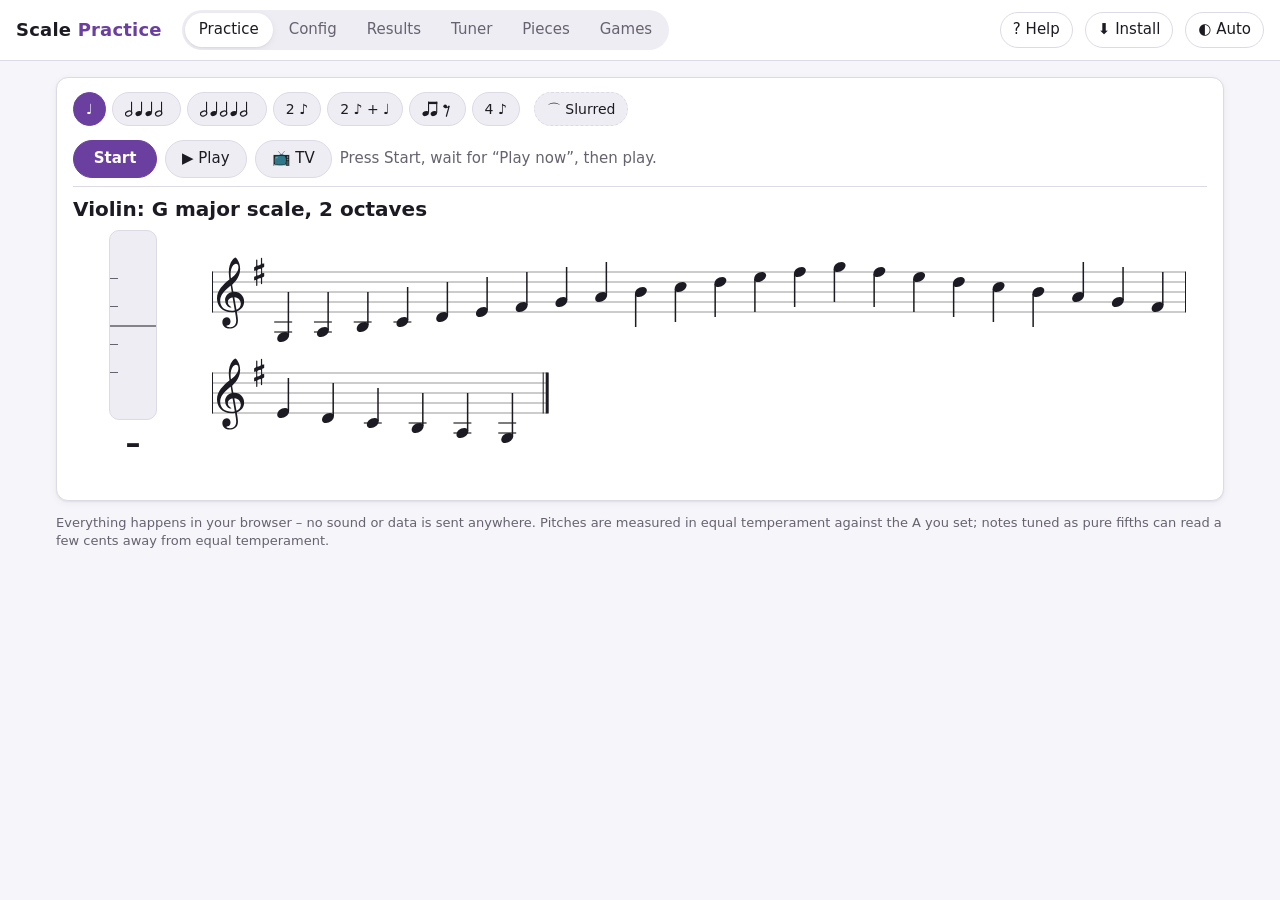
==== commit 53d82b79: "Tap notes to set fingering and pencil in position changes On the Practice page, ✏ Fingering (in ⋯ on" ====
--- a/index.html
+++ b/index.html
@@ -156,7 +156,7 @@
       <div class="title-row">
         <h2 id="exTitle"></h2>
         <p class="opts" id="exOptions"></p>
-        <p class="piece-bar small" id="pieceBar" hidden><span class="piece-tempo" id="pieceTempo" hidden><button class="btn" type="button" id="pieceSlower" aria-label="Slower" title="Slower (5% of the written tempo)">−</button><label for="pieceBpm">♩ =</label><input type="number" id="pieceBpm" min="20" max="300" step="1" inputmode="numeric" title="The tempo for practising this piece (Play, the metronome and listening)"><button class="btn" type="button" id="pieceFaster" aria-label="Faster" title="Faster (5% of the written tempo)">+</button> <span class="muted" id="pieceTempoPct"></span> <button class="btn" type="button" id="pieceTempoReset" hidden>Written tempo</button></span> <button class="btn" type="button" id="sectionBtn" aria-pressed="false" title="Practise just some bars: drag across them on the score, or tap the first and last bar">✂ Choose bars</button> <span class="section-label" id="sectionLabel" role="status"></span> <button class="btn" type="button" id="sectionAllBtn" hidden>Whole piece</button> <button class="btn" type="button" id="pieceEditBtn">✎ Edit piece</button> <button class="btn" type="button" id="pieceExitBtn">Back to scales</button></p>
+        <p class="piece-bar small" id="pieceBar" hidden><span class="piece-tempo" id="pieceTempo" hidden><button class="btn" type="button" id="pieceSlower" aria-label="Slower" title="Slower (5% of the written tempo)">−</button><label for="pieceBpm">♩ =</label><input type="number" id="pieceBpm" min="20" max="300" step="1" inputmode="numeric" title="The tempo for practising this piece (Play, the metronome and listening)"><button class="btn" type="button" id="pieceFaster" aria-label="Faster" title="Faster (5% of the written tempo)">+</button> <span class="muted" id="pieceTempoPct"></span> <button class="btn" type="button" id="pieceTempoReset" hidden>Written tempo</button></span> <button class="btn" type="button" id="sectionBtn" aria-pressed="false" title="Practise just some bars: drag across them on the score, or tap the first and last bar">✂ Choose bars</button> <span class="section-label" id="sectionLabel" role="status"></span> <button class="btn" type="button" id="sectionAllBtn" hidden>Whole piece</button> <button class="btn" type="button" id="fingerBtn" aria-pressed="false" title="Add, change or remove fingering, and position-change lines: tap a note on the music">✏ Fingering</button> <button class="btn" type="button" id="pieceEditBtn">✎ Edit piece</button> <button class="btn" type="button" id="pieceExitBtn">Back to scales</button></p>
       </div>
       </div>
       </div>
@@ -170,6 +170,7 @@
             <div id="score"></div>
             <div class="section-marks" id="sectionMarks" aria-hidden="true"></div>
             <div class="arrow" id="arrow" hidden></div>
+            <div class="finger-pop" id="fingerPop" role="dialog" aria-label="Fingering for this note" hidden></div>
           </div>
         </div>
       </div>
@@ -413,6 +414,7 @@
           <li><b>✎ Edit</b>, <b>⧉</b> (make a copy) and <b>🗑</b> (delete) are next to each piece. In the editor, <b>Tempo</b> is how fast the piece should be played (the speed printed in the music) – it is the <code>Q:</code> line in the text.</li>
           <li><b>Tempo</b> (on the Practice page) – each piece has its own practice tempo, separate from the scales' tempo in Config. Use <b>−</b> and <b>+</b> (5% of the written tempo each) or type a number; <b>Play</b>, the metronome and the listening all follow it, and it is remembered for each piece. <b>Written tempo</b> goes back to the speed in the music. Changing the tempo stops a run or Play that is going on. Practising slower is a good way to learn a piece, but the score is reduced a little when you play slower than written: hardly at all a little under (95% of the speed costs 0.4%), 5% at three-quarter speed, 20% at half speed. Without the metronome the app measures the tempo you actually played, so setting a slower tempo and then playing at full speed costs nothing. A piece with no written tempo is never marked down. The tempo of every run is saved with its results.</li>
           <li><b>✂ Choose bars</b> (on the Practice page) – practise just part of a piece. Tap <b>✂ Choose bars</b>, then drag across the bars on the score, or tap the first bar and then the last. The chosen bars are shaded; <b>Play</b> plays only them and <b>Start</b> listens for and scores only them. <b>Whole piece</b> goes back to all of it. The bars you chose are remembered for each piece.</li>
+          <li><b>✏ Fingering</b> (on the Practice page; in <b>⋯</b> when the phone is sideways) – add or change fingering yourself, for example where the photo didn't pick it up or you finger a passage differently. Tap <b>✏ Fingering</b>, then tap a note: choose <b>0</b> (open string) to <b>4</b>, <b>✕</b> to remove it, or <b>／ Position change</b> to add a light pencilled slash before the note – the mark teachers draw for a shift. In a double stop, tap the note you mean. Each change is saved in the piece straight away; tap <b>✓ Done</b> when you've finished. (In the piece's text they appear as <code>!2!</code> and <code>!shift!</code> before the note.)</li>
           <li><b>Results</b> – every run of a piece is saved and shown on the Results tab and in the results PDF, so you can show your teacher how a piece is coming on. The 3D chart has every note of the piece from left to right: the bars you played in a run are coloured note by note, and bars you didn't play are left blank – so you can see which section you worked on, and which notes keep causing trouble. Deleting a piece deletes its results too.</li>
           <li><b>🔗 Share</b> – makes a link to the piece that you can send in a message or email. When the other person opens it, the piece is added to their pieces straight away (if they already have exactly the same piece, it isn't added twice). The music travels inside the link itself – it is never sent to or stored on a server. Only share music you are allowed to share: most published sheet music is protected by copyright, so don't use links to pass on copies of it. If the link opens in the browser rather than the app you use (on iPhone, links open in Safari, which keeps its own pieces separate from the Home Screen app), copy the link instead, open Pieces in your app and tap <b>📥 Paste a shared link</b>.</li>
         </ul>
--- a/css/styles.css
+++ b/css/styles.css
@@ -17,6 +17,7 @@
   --accent-soft: #eee6f8;
   --focus: #7d4fc0;
   --score-ink: #1c1a22;
+  --score-pencil: #8b8794; /* position-change lines: like pencil, lighter than the staves */
   --good: #1f8a4c; --good-rgb: 31, 138, 76;
   --warn: #c98a00; --warn-rgb: 201, 138, 0;
   --bad: #c62f2f;  --bad-rgb: 198, 47, 47;
@@ -28,7 +29,7 @@
   :root:not([data-theme="light"]) {
     color-scheme: dark;
     --bg: #151419; --surface: #1e1d24; --surface-2: #28262f; --fg: #ece9f2; --muted: #a29dab; --border: #38353f;
-    --accent: #b79cf0; --accent-fg: #1a1325; --accent-soft: #2e2540; --focus: #b79cf0; --score-ink: #ece9f2;
+    --accent: #b79cf0; --accent-fg: #1a1325; --accent-soft: #2e2540; --focus: #b79cf0; --score-ink: #ece9f2; --score-pencil: #8f8a99;
     --good: #4cc47e; --good-rgb: 76, 196, 126; --warn: #f2c14e; --warn-rgb: 242, 193, 78; --bad: #ff6b6b; --bad-rgb: 255, 107, 107;
     --missing: #77726b; --shadow: 0 1px 2px rgba(0,0,0,.4);
   }
@@ -36,7 +37,7 @@
 :root[data-theme="dark"] {
   color-scheme: dark;
   --bg: #151419; --surface: #1e1d24; --surface-2: #28262f; --fg: #ece9f2; --muted: #a29dab; --border: #38353f;
-  --accent: #b79cf0; --accent-fg: #1a1325; --accent-soft: #2e2540; --focus: #b79cf0; --score-ink: #ece9f2;
+  --accent: #b79cf0; --accent-fg: #1a1325; --accent-soft: #2e2540; --focus: #b79cf0; --score-ink: #ece9f2; --score-pencil: #8f8a99;
   --good: #4cc47e; --good-rgb: 76, 196, 126; --warn: #f2c14e; --warn-rgb: 242, 193, 78; --bad: #ff6b6b; --bad-rgb: 255, 107, 107;
   --missing: #77726b; --shadow: 0 1px 2px rgba(0,0,0,.4);
 }
@@ -327,6 +328,17 @@
 }
 .res-block svg { width: 100%; height: auto; display: block; }
 
+/* fingering: tap a note, choose a finger or a position change */
+#score.fingering { cursor: pointer; }
+.finger-pop {
+  position: fixed; z-index: 40; display: flex; flex-direction: column; gap: 6px; padding: 8px 10px;
+  background: var(--surface); border: 1px solid var(--border); border-radius: 12px; box-shadow: var(--shadow); max-width: 300px;
+}
+.finger-pop .fp-title { font-weight: 600; font-size: 13px; }
+.finger-pop .fp-row { display: flex; gap: 6px; flex-wrap: wrap; }
+.finger-pop .btn { min-width: 38px; padding: 6px 10px; }
+.finger-pop .btn.on { background: var(--accent); color: var(--accent-fg); border-color: var(--accent); }
+
 /* ---------- TV mode: the phone's screen cast to a TV ----------
    The music is drawn small (renderScore's scale) so much more of it fits; the
    words and the tuner bar get smaller too, but Start and Play stay big enough to tap. */
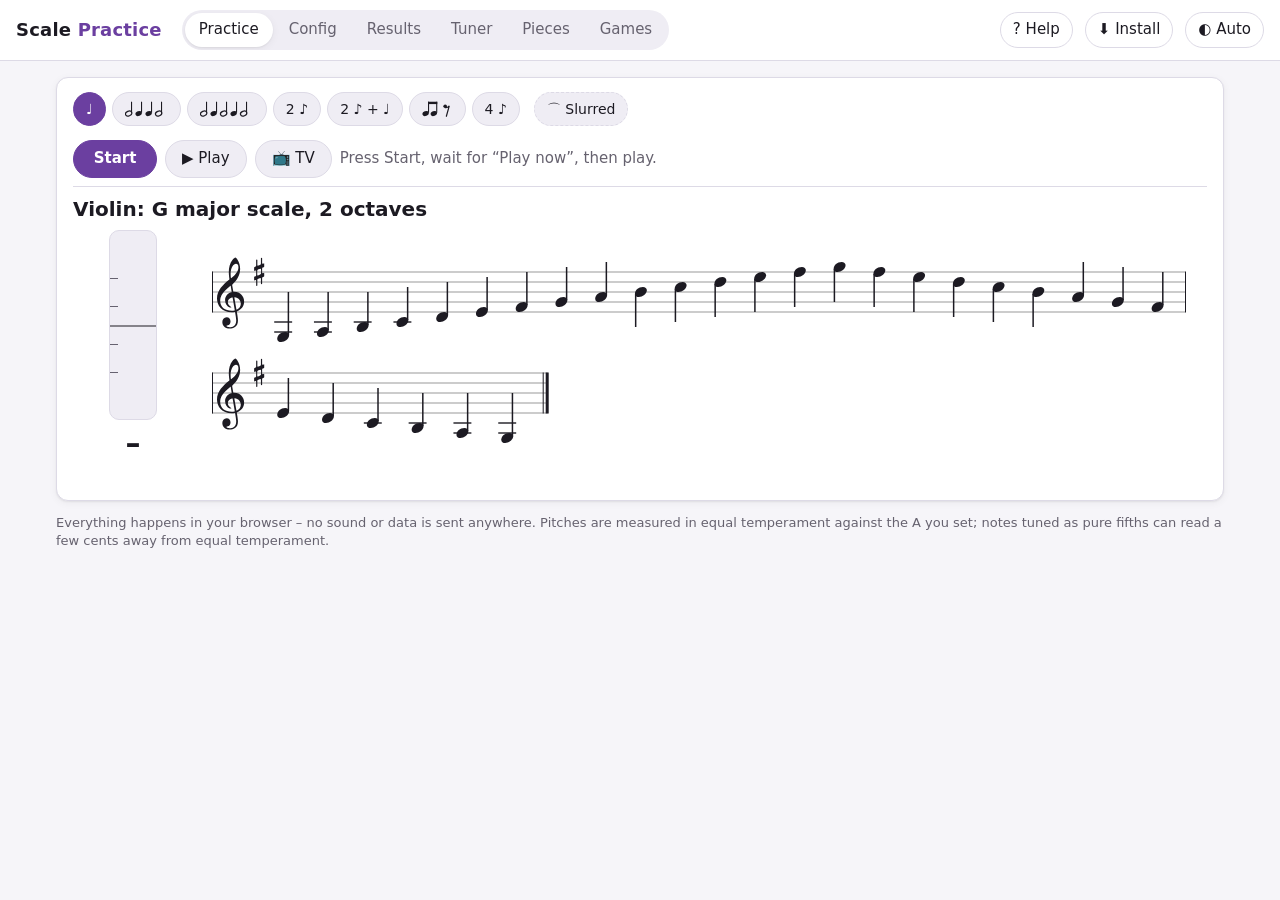
==== commit 436149ce: "Name the note: an easier version that plays the choices first An "Easier" switch on the Name the not" ====
--- a/index.html
+++ b/index.html
@@ -444,7 +444,7 @@
       <details>
         <summary>Games: train your ear and your voice</summary>
         <p>On the <b>Games</b> tab there are two games. Each level is a short round of questions. Score <b>70%</b> or more to open the next level, and try for three stars: ★ 50%, ★★ 70%, ★★★ 90%. Your best score for each level is saved.</p>
-        <p><b>🎧 Name the note</b> – press <b>▶ Start</b> to hear a note, then tap its name from the four choices. <b>▶ Play again</b> plays it as often as you like.</p>
+        <p><b>🎧 Name the note</b> – press <b>▶ Start</b> to hear a note, then tap its name from the four choices. <b>▶ Play again</b> plays it as often as you like. Finding it hard? Tick <b>Easier</b> on the game's card: each question then plays the four choices first – each button lights up as it sounds, each in the octave closest to the note – and then the note, so you can compare (the key isn't played as well). With two notes you hear the four choices and the first note, then the four choices and the second note. The easier version keeps its own scores and opens its own levels.</p>
         <ul>
           <li>Levels 1–2: the key is shown (level 1 also plays the key first), so you can work the note out from the key note.</li>
           <li>Levels 3–4: two notes in the same key – choose the first, then the second.</li>
--- a/css/styles.css
+++ b/css/styles.css
@@ -328,6 +328,12 @@
 }
 .res-block svg { width: 100%; height: auto; display: block; }
 
+/* Name the note, easier: each choice lights up as it is played, then the note's row */
+.game-easy { display: flex; gap: 8px; align-items: flex-start; margin: 6px 0 10px; }
+.choice.sounding { outline: 3px solid var(--accent); outline-offset: 2px; }
+.choice-row .hearing-label { display: none; margin-left: 6px; }
+.choice-row.hearing .hearing-label { display: inline; color: var(--accent); font-weight: 600; }
+
 /* fingering: tap a note, choose a finger or a position change */
 #score.fingering { cursor: pointer; }
 .finger-pop {
